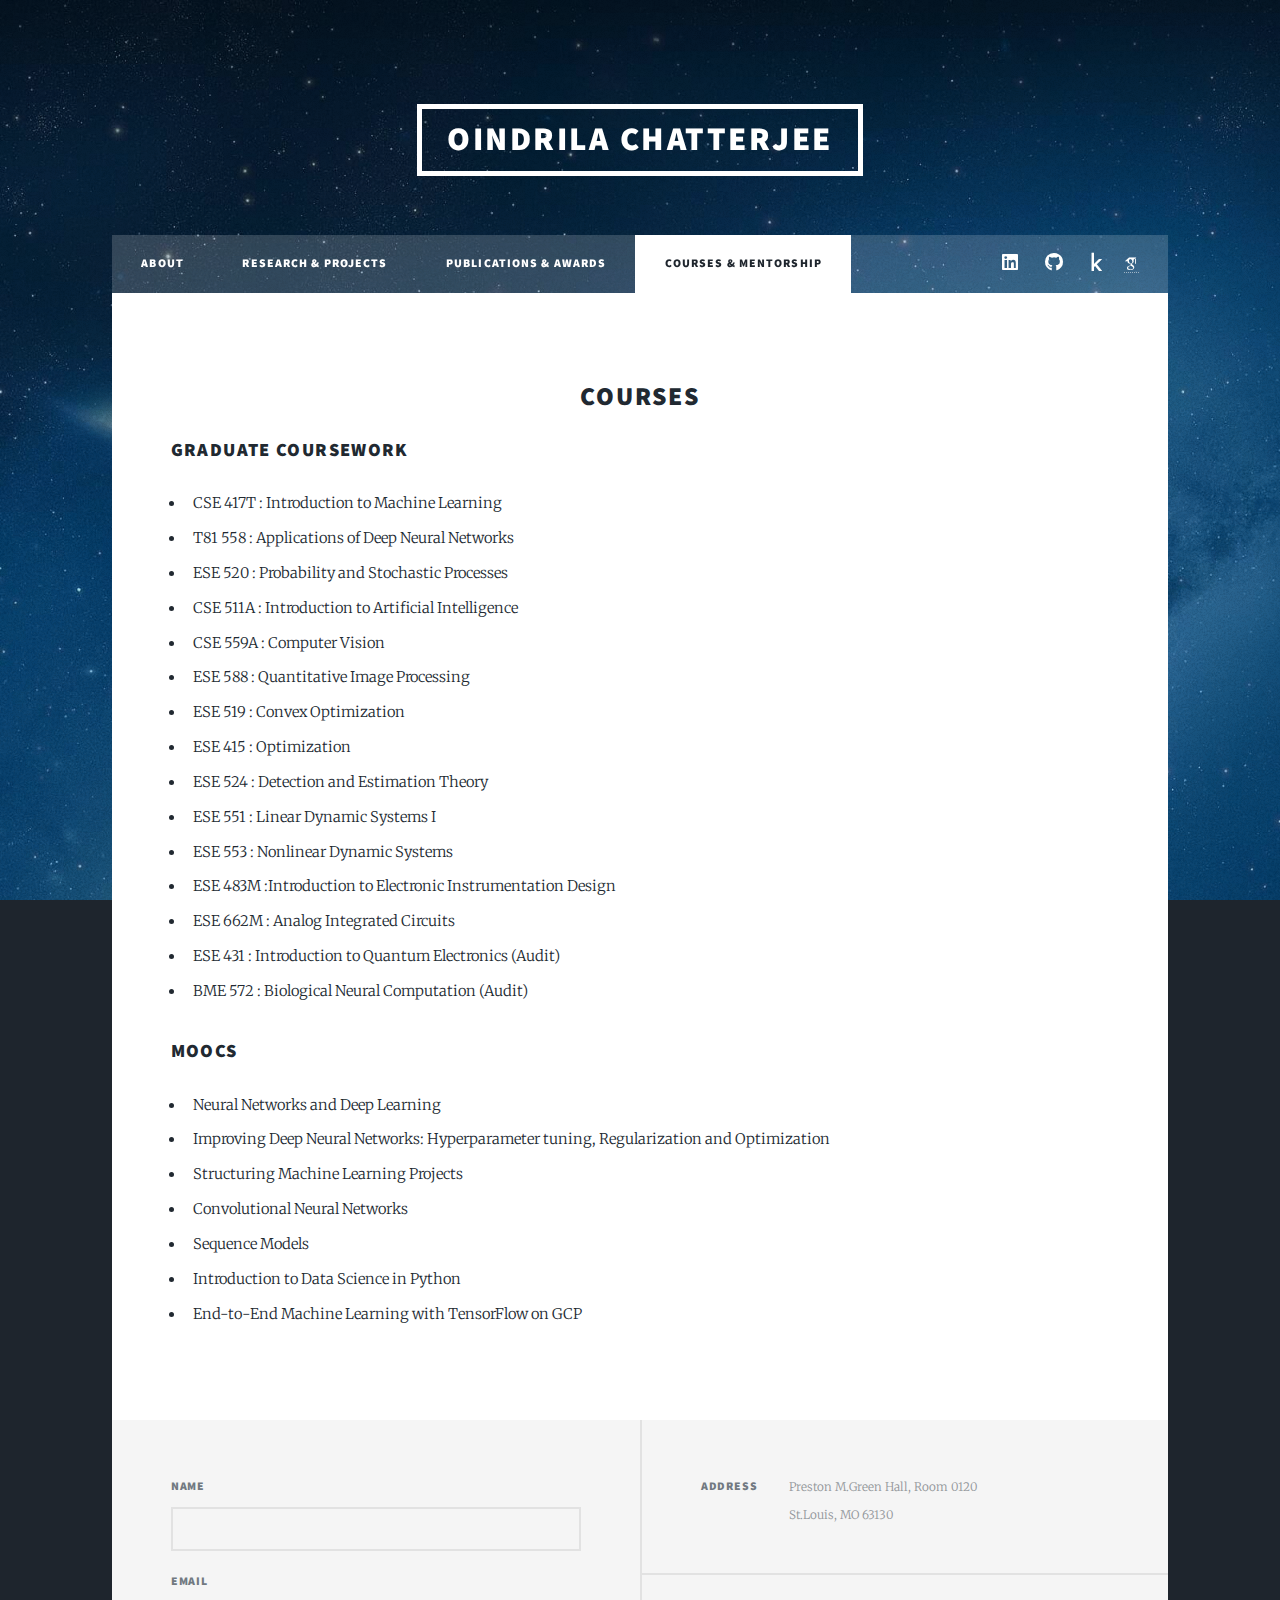
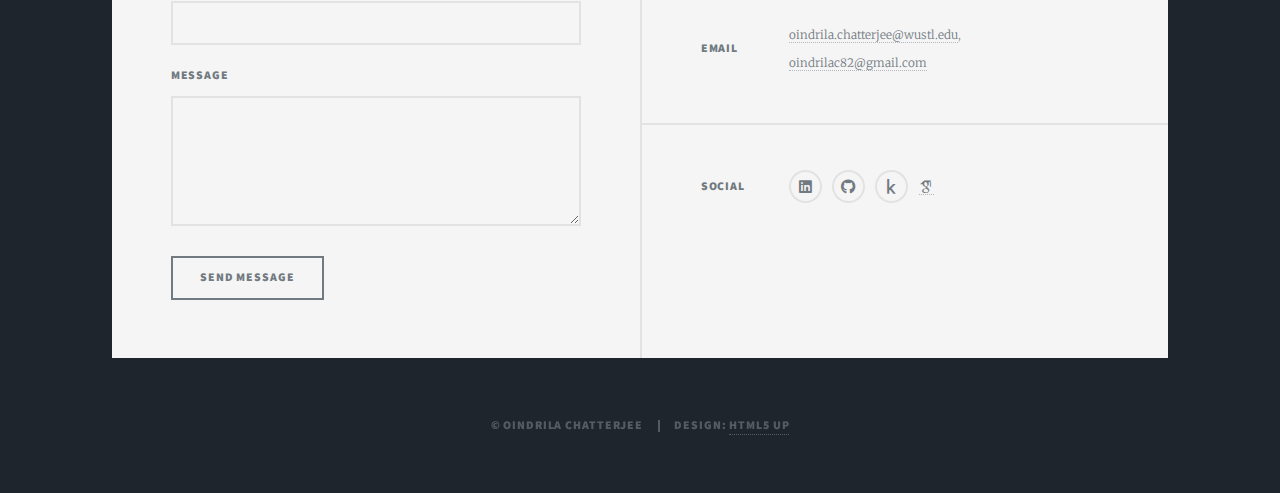
==== Courses & Mentorship.html @ 7d696add "Update Courses & Mentorship.html" ====
<!DOCTYPE HTML>
<!--
	Massively by HTML5 UP
	html5up.net | @ajlkn
	Free for personal and commercial use under the CCA 3.0 license (html5up.net/license)
-->
<html>
	<head>
		<title>Oindrila Chatterjee</title>
		<meta charset="utf-8" />
		<meta name="viewport" content="width=device-width, initial-scale=1, user-scalable=no" />
		<link rel="stylesheet" href="assets/css/main.css" />
		<link rel="stylesheet" href="assets/css/css/academicons.min.css" /> 
		<noscript><link rel="stylesheet" href="assets/css/noscript.css" /></noscript>
	</head>
	<body class="is-preload">

		<!-- Wrapper -->
			<div id="wrapper">

				<!-- Header -->
					<header id="header">
						<a href="index.html" class="logo">Oindrila Chatterjee</a>
					</header>

				<!-- Nav -->
					<nav id="nav">
						<ul class="links">
							<li><a href="index.html">About</a></li>
							<li><a href="Research & Projects.html">Research & Projects</a></li>
							<li><a href="Publications & Awards.html">Publications & Awards</a></li>
							<li class="active"><a href="Courses & Mentorship.html">Courses & Mentorship</a></li>
						</ul>
						<ul class="icons">
							<li><a href="https://www.linkedin.com/in/oindrila-chatterjee" class="icon brands fa-linkedin" target="_blank"><span class="label">LinkedIn</span></a></li>
							<li><a href="https://github.com/OindrilaChatterjee" class="icon brands fa-github" target="_blank"><span class="label">GitHub</span></a></li>
							<li><a href="https://www.kaggle.com/oindrilac82/competitions" class="icon brands fa-kaggle" target="_blank"><span class="label">Kaggle</span></a></li>
							<li><a href="https://scholar.google.com/citations?user=tNM_SLEAAAAJ&hl=en" class="ai ai-google-scholar ai-1.8x" target="_blank"><span class="label"></span></a></li>
						</ul>
					</nav>

				<!-- Main -->
					<div id="main">

						<!-- Post -->
							<section class="post">

								<!-- Text stuff -->
								<h2><center>Courses</center></h2>
										<div>
											<h3>Graduate Coursework</h3>
										
											<ul>
												<li>CSE 417T : Introduction to Machine Learning</li>
												<li>T81 558 : Applications of Deep Neural Networks</li>
												<li>ESE 520 : Probability and Stochastic Processes</li>
												<li>CSE 511A : Introduction to Artificial Intelligence</li>
												<li>CSE 559A : Computer Vision</li>
												<li>ESE 588 : Quantitative Image Processing</li>
												<li>ESE 519 : Convex Optimization</li>
												<li>ESE 415 : Optimization</li>
												<li>ESE 524 : Detection and Estimation Theory</li>
												<li>ESE 551 : Linear Dynamic Systems I</li>
												<li>ESE 553 : Nonlinear Dynamic Systems</li>
												<li>ESE 483M :Introduction to Electronic Instrumentation Design</li>
												<li>ESE 662M : Analog Integrated Circuits</li>
												<li>ESE 431 : Introduction to Quantum Electronics (Audit)</li>
												<li>BME 572 : Biological Neural Computation (Audit)</li>
												
											</ul> 

											<h3>MOOCs</h3>
										
											<ul>
												<li>Neural Networks and Deep Learning</li>
												<li>Improving Deep Neural Networks: Hyperparameter tuning, Regularization and Optimization</li>
												<li>Structuring Machine Learning Projects</li>
												<li>Convolutional Neural Networks</li>
												<li>Sequence Models</li>
												<li>Introduction to Data Science in Python</li>
												<li>End-to-End Machine Learning with TensorFlow on GCP</li>
												
											</ul> 

									 	</div>
										
								
							</section>

					</div>

				<!-- Footer -->
					<!-- Footer -->
					<footer id="footer">
						<section>
							<form method="post" action="#">
								<div class="fields">
									<div class="field">
										<label for="name">Name</label>
										<input type="text" name="name" id="name" />
									</div>
									<div class="field">
										<label for="email">Email</label>
										<input type="text" name="email" id="email" />
									</div>
									<div class="field">
										<label for="message">Message</label>
										<textarea name="message" id="message" rows="3"></textarea>
									</div>
								</div>
								<ul class="actions">
									<li><input type="submit" value="Send Message" /></li>
								</ul>
							</form>
						</section>
						<section class="split contact">
							<section class="alt">
								<h3>Address</h3>
								<p>Preston M.Green Hall, Room 0120<br />
								St.Louis, MO 63130</p>
							</section>
							<section>
								<h3>Email</h3>
								<p><a href="mailto:oindrila.chatterjee@wustl.edu">oindrila.chatterjee@wustl.edu</a>,<br />
								<a href="mailto:oindrilac82@gmail.com">oindrilac82@gmail.com</a></p>
							</section>
							<section>
								<h3>Social</h3>
								<ul class="icons alt">
									<li><a href="https://www.linkedin.com/in/oindrila-chatterjee" class="icon brands fa-linkedin" target="_blank"><span class="label">LinkedIn</span></a></li>
									<li><a href="https://github.com/OindrilaChatterjee" class="icon brands fa-github" target="_blank"><span class="label">GitHub</span></a></li>
									<li><a href="https://www.kaggle.com/oindrilac82/competitions" class="icon brands fa-kaggle" target="_blank"><span class="label">Kaggle</span></a></li>
									<li><a href="https://scholar.google.com/citations?user=tNM_SLEAAAAJ&hl=en" class="ai ai-google-scholar ai-1.8x" target="_blank"><span class="label"></span></a></li>
								</ul>
							</section>
						</section>
					</footer>
				<!-- Copyright -->
					<div id="copyright">
						<ul><li>&copy; Oindrila Chatterjee</li><li>Design: <a href="https://html5up.net">HTML5 UP</a></li></ul>
					</div>

			</div>

		<!-- Scripts -->
			<script src="assets/js/jquery.min.js"></script>
			<script src="assets/js/jquery.scrollex.min.js"></script>
			<script src="assets/js/jquery.scrolly.min.js"></script>
			<script src="assets/js/browser.min.js"></script>
			<script src="assets/js/breakpoints.min.js"></script>
			<script src="assets/js/util.js"></script>
			<script src="assets/js/main.js"></script>

	</body>
</html>
---- assets/css/main.css ----
@import url(fontawesome-all.min.css);
@import url(../css/academicons.min.css); 
@import url("https://fonts.googleapis.com/css?family=Merriweather:300,700,300italic,700italic|Source+Sans+Pro:900");

/*
	Massively by HTML5 UP
	html5up.net | @ajlkn
	Free for personal and commercial use under the CCA 3.0 license (html5up.net/license)
*/

html, body, div, span, applet, object,
iframe, h1, h2, h3, h4, h5, h6, p, blockquote,
pre, a, abbr, acronym, address, big, cite,
code, del, dfn, em, img, ins, kbd, q, s, samp,
small, strike, strong, sub, sup, tt, var, b,
u, i, center, dl, dt, dd, ol, ul, li, fieldset,
form, label, legend, table, caption, tbody,
tfoot, thead, tr, th, td, article, aside,
canvas, details, embed, figure, figcaption,
footer, header, hgroup, menu, nav, output, ruby,
section, summary, time, mark, audio, video {
	margin: 0;
	padding: 0;
	border: 0;
	font-size: 100%;
	font: inherit;
	vertical-align: baseline;}

article, aside, details, figcaption, figure,
footer, header, hgroup, menu, nav, section {
	display: block;}

body {
	line-height: 1;
}

ol, ul {
	list-style: none;
}

blockquote, q {
	quotes: none;
}

	blockquote:before, blockquote:after, q:before, q:after {
		content: '';
		content: none;
	}

table {
	border-collapse: collapse;
	border-spacing: 0;
}

body {
	-webkit-text-size-adjust: none;
}

mark {
	background-color: transparent;
	color: inherit;
}

input::-moz-focus-inner {
	border: 0;
	padding: 0;
}

input, select, textarea {
	-moz-appearance: none;
	-webkit-appearance: none;
	-ms-appearance: none;
	appearance: none;
}

/* Basic */

	@-ms-viewport {
		width: device-width;
	}

	body {
		-ms-overflow-style: scrollbar;
	}

	@media screen and (max-width: 480px) {

		html, body {
			min-width: 320px;
		}

	}

	html {
		box-sizing: border-box;
	}

	*, *:before, *:after {
		box-sizing: inherit;
	}

	body {
		background-color: #1e252d;
	}

		body.is-preload *, body.is-preload *:before, body.is-preload *:after {
			-moz-animation: none !important;
			-webkit-animation: none !important;
			-ms-animation: none !important;
			animation: none !important;
			-moz-transition: none !important;
			-webkit-transition: none !important;
			-ms-transition: none !important;
			transition: none !important;
		}

/* Type */

	html {
		font-size: 16pt;
	}

		@media screen and (max-width: 1680px) {

			html {
				font-size: 12pt;
			}

		}

		@media screen and (max-width: 1280px) {

			html {
				font-size: 11pt;
			}

		}

		@media screen and (max-width: 360px) {

			html {
				font-size: 10pt;
			}

		}

	body {
		color: #212931;
	}

	body, input, select, textarea {
		font-family: "Merriweather", Georgia, serif;
		font-weight: 300;
		font-size: 1rem;
		line-height: 2.375;
	}

	a {
		-moz-transition: color 0.2s ease-in-out, background-color 0.2s ease-in-out, border-color 0.2s ease-in-out, box-shadow 0.2s ease-in-out;
		-webkit-transition: color 0.2s ease-in-out, background-color 0.2s ease-in-out, border-color 0.2s ease-in-out, box-shadow 0.2s ease-in-out;
		-ms-transition: color 0.2s ease-in-out, background-color 0.2s ease-in-out, border-color 0.2s ease-in-out, box-shadow 0.2s ease-in-out;
		transition: color 0.2s ease-in-out, background-color 0.2s ease-in-out, border-color 0.2s ease-in-out, box-shadow 0.2s ease-in-out;
		border-bottom: dotted 1px;
		text-decoration: none;
	}

		a:hover {
			border-bottom-color: transparent;
		}

	strong, b {
		font-weight: 600;
	}

	em, i {
		font-style: italic;
	}

	p {
		text-align: justify;
		margin: 0 0 2rem 0;
	}

	h1, h2, h3, h4, h5, h6 {
		font-family: "Source Sans Pro", Helvetica, sans-serif;
		font-weight: 900;
		line-height: 1.5;
		letter-spacing: 0.075em;
		text-transform: uppercase;
		margin: 0 0 1rem 0;
	}

		h1 a, h2 a, h3 a, h4 a, h5 a, h6 a {
			border-bottom: 0;
			color: inherit;
			text-decoration: none;
		}

	h1 {
		font-size: 4rem;
		line-height: 1.1;
		margin: 0 0 2rem 0;
	}

	h2 {
		font-size: 1.75rem;
		line-height: 1.3;
		margin: 0 0 1.5rem 0;
	}

	h3 {
		font-size: 1.25rem;
		margin: 0 0 1.5rem 0;
	}

	h4 {
		font-size: 1rem;
	}

	h5 {
		font-size: 0.9rem;
	}

	h6 {
		font-size: 0.8rem;
	}

	sub {
		font-size: 0.8rem;
		position: relative;
		top: 0.5rem;
	}

	sup {
		font-size: 0.8rem;
		position: relative;
		top: -0.5rem;
	}

	blockquote {
		border-left: solid 4px;
		font-style: italic;
		margin: 0 0 2rem 0;
		padding: 0.5rem 0 0.5rem 2rem;
	}

	code {
		border: solid 2px;
		font-family: "Courier New", monospace;
		font-size: 0.9rem;
		margin: 0 0.25rem;
		padding: 0.25rem 0.65rem;
	}

	pre {
		-webkit-overflow-scrolling: touch;
		font-family: "Courier New", monospace;
		font-size: 0.9rem;
		margin: 0 0 2rem 0;
	}

		pre code {
			display: block;
			line-height: 1.75;
			padding: 1rem 1.5rem;
			overflow-x: auto;
		}

	hr {
		border: 0;
		border-bottom: solid 2px;
		margin: 3rem 0;
	}

		hr.major {
			margin: 5rem 0;
		}

	.align-left {
		text-align: left;
	}

	.align-center {
		text-align: center;
	}

	.align-right {
		text-align: right;
	}

	input, select, textarea {
		color: #212931;
	}

	a {
		color: #212931;
		border-bottom-color: rgba(33, 41, 49, 0.5);
	}

		a:hover {
			border-bottom-color: transparent;
			color: #18bfef !important;
		}

	strong, b {
		color: #212931;
	}

	h1, h2, h3, h4, h5, h6 {
		color: #212931;
	}

	blockquote {
		border-left-color: #eeeeee;
	}

	code {
		background: rgba(220, 220, 220, 0.25);
		border-color: #eeeeee;
	}

	hr {
		border-bottom-color: #eeeeee;
	}

/* Row */

	.row {
		display: flex;
		flex-wrap: wrap;
		box-sizing: border-box;
		align-items: stretch;
	}

		.row > * {
			box-sizing: border-box;
		}

		.row.gtr-uniform > * > :last-child {
			margin-bottom: 0;
		}

		.row.aln-left {
			justify-content: flex-start;
		}

		.row.aln-center {
			justify-content: center;
		}

		.row.aln-right {
			justify-content: flex-end;
		}

		.row.aln-top {
			align-items: flex-start;
		}

		.row.aln-middle {
			align-items: center;
		}

		.row.aln-bottom {
			align-items: flex-end;
		}

		.row > .imp {
			order: -1;
		}

		.row > .col-1 {
			width: 8.33333%;
		}

		.row > .off-1 {
			margin-left: 8.33333%;
		}

		.row > .col-2 {
			width: 16.66667%;
		}

		.row > .off-2 {
			margin-left: 16.66667%;
		}

		.row > .col-3 {
			width: 25%;
		}

		.row > .off-3 {
			margin-left: 25%;
		}

		.row > .col-4 {
			width: 33.33333%;
		}

		.row > .off-4 {
			margin-left: 33.33333%;
		}

		.row > .col-5 {
			width: 41.66667%;
		}

		.row > .off-5 {
			margin-left: 41.66667%;
		}

		.row > .col-6 {
			width: 50%;
		}

		.row > .off-6 {
			margin-left: 50%;
		}

		.row > .col-7 {
			width: 58.33333%;
		}

		.row > .off-7 {
			margin-left: 58.33333%;
		}

		.row > .col-8 {
			width: 66.66667%;
		}

		.row > .off-8 {
			margin-left: 66.66667%;
		}

		.row > .col-9 {
			width: 75%;
		}

		.row > .off-9 {
			margin-left: 75%;
		}

		.row > .col-10 {
			width: 83.33333%;
		}

		.row > .off-10 {
			margin-left: 83.33333%;
		}

		.row > .col-11 {
			width: 91.66667%;
		}

		.row > .off-11 {
			margin-left: 91.66667%;
		}

		.row > .col-12 {
			width: 100%;
		}

		.row > .off-12 {
			margin-left: 100%;
		}

		.row.gtr-0 {
			margin-top: 0;
			margin-left: 0rem;
		}

			.row.gtr-0 > * {
				padding: 0 0 0 0rem;
			}

			.row.gtr-0.gtr-uniform {
				margin-top: 0rem;
			}

				.row.gtr-0.gtr-uniform > * {
					padding-top: 0rem;
				}

		.row.gtr-25 {
			margin-top: 0;
			margin-left: -0.375rem;
		}

			.row.gtr-25 > * {
				padding: 0 0 0 0.375rem;
			}

			.row.gtr-25.gtr-uniform {
				margin-top: -0.375rem;
			}

				.row.gtr-25.gtr-uniform > * {
					padding-top: 0.375rem;
				}

		.row.gtr-50 {
			margin-top: 0;
			margin-left: -0.75rem;
		}

			.row.gtr-50 > * {
				padding: 0 0 0 0.75rem;
			}

			.row.gtr-50.gtr-uniform {
				margin-top: -0.75rem;
			}

				.row.gtr-50.gtr-uniform > * {
					padding-top: 0.75rem;
				}

		.row {
			margin-top: 0;
			margin-left: -1.5rem;
		}

			.row > * {
				padding: 0 0 0 1.5rem;
			}

			.row.gtr-uniform {
				margin-top: -1.5rem;
			}

				.row.gtr-uniform > * {
					padding-top: 1.5rem;
				}

		.row.gtr-150 {
			margin-top: 0;
			margin-left: -2.25rem;
		}

			.row.gtr-150 > * {
				padding: 0 0 0 2.25rem;
			}

			.row.gtr-150.gtr-uniform {
				margin-top: -2.25rem;
			}

				.row.gtr-150.gtr-uniform > * {
					padding-top: 2.25rem;
				}

		.row.gtr-200 {
			margin-top: 0;
			margin-left: -3rem;
		}

			.row.gtr-200 > * {
				padding: 0 0 0 3rem;
			}

			.row.gtr-200.gtr-uniform {
				margin-top: -3rem;
			}

				.row.gtr-200.gtr-uniform > * {
					padding-top: 3rem;
				}

		@media screen and (max-width: 1680px) {

			.row {
				display: flex;
				flex-wrap: wrap;
				box-sizing: border-box;
				align-items: stretch;
			}

				.row > * {
					box-sizing: border-box;
				}

				.row.gtr-uniform > * > :last-child {
					margin-bottom: 0;
				}

				.row.aln-left {
					justify-content: flex-start;
				}

				.row.aln-center {
					justify-content: center;
				}

				.row.aln-right {
					justify-content: flex-end;
				}

				.row.aln-top {
					align-items: flex-start;
				}

				.row.aln-middle {
					align-items: center;
				}

				.row.aln-bottom {
					align-items: flex-end;
				}

				.row > .imp-xlarge {
					order: -1;
				}

				.row > .col-1-xlarge {
					width: 8.33333%;
				}

				.row > .off-1-xlarge {
					margin-left: 8.33333%;
				}

				.row > .col-2-xlarge {
					width: 16.66667%;
				}

				.row > .off-2-xlarge {
					margin-left: 16.66667%;
				}

				.row > .col-3-xlarge {
					width: 25%;
				}

				.row > .off-3-xlarge {
					margin-left: 25%;
				}

				.row > .col-4-xlarge {
					width: 33.33333%;
				}

				.row > .off-4-xlarge {
					margin-left: 33.33333%;
				}

				.row > .col-5-xlarge {
					width: 41.66667%;
				}

				.row > .off-5-xlarge {
					margin-left: 41.66667%;
				}

				.row > .col-6-xlarge {
					width: 50%;
				}

				.row > .off-6-xlarge {
					margin-left: 50%;
				}

				.row > .col-7-xlarge {
					width: 58.33333%;
				}

				.row > .off-7-xlarge {
					margin-left: 58.33333%;
				}

				.row > .col-8-xlarge {
					width: 66.66667%;
				}

				.row > .off-8-xlarge {
					margin-left: 66.66667%;
				}

				.row > .col-9-xlarge {
					width: 75%;
				}

				.row > .off-9-xlarge {
					margin-left: 75%;
				}

				.row > .col-10-xlarge {
					width: 83.33333%;
				}

				.row > .off-10-xlarge {
					margin-left: 83.33333%;
				}

				.row > .col-11-xlarge {
					width: 91.66667%;
				}

				.row > .off-11-xlarge {
					margin-left: 91.66667%;
				}

				.row > .col-12-xlarge {
					width: 100%;
				}

				.row > .off-12-xlarge {
					margin-left: 100%;
				}

				.row.gtr-0 {
					margin-top: 0;
					margin-left: 0rem;
				}

					.row.gtr-0 > * {
						padding: 0 0 0 0rem;
					}

					.row.gtr-0.gtr-uniform {
						margin-top: 0rem;
					}

						.row.gtr-0.gtr-uniform > * {
							padding-top: 0rem;
						}

				.row.gtr-25 {
					margin-top: 0;
					margin-left: -0.375rem;
				}

					.row.gtr-25 > * {
						padding: 0 0 0 0.375rem;
					}

					.row.gtr-25.gtr-uniform {
						margin-top: -0.375rem;
					}

						.row.gtr-25.gtr-uniform > * {
							padding-top: 0.375rem;
						}

				.row.gtr-50 {
					margin-top: 0;
					margin-left: -0.75rem;
				}

					.row.gtr-50 > * {
						padding: 0 0 0 0.75rem;
					}

					.row.gtr-50.gtr-uniform {
						margin-top: -0.75rem;
					}

						.row.gtr-50.gtr-uniform > * {
							padding-top: 0.75rem;
						}

				.row {
					margin-top: 0;
					margin-left: -1.5rem;
				}

					.row > * {
						padding: 0 0 0 1.5rem;
					}

					.row.gtr-uniform {
						margin-top: -1.5rem;
					}

						.row.gtr-uniform > * {
							padding-top: 1.5rem;
						}

				.row.gtr-150 {
					margin-top: 0;
					margin-left: -2.25rem;
				}

					.row.gtr-150 > * {
						padding: 0 0 0 2.25rem;
					}

					.row.gtr-150.gtr-uniform {
						margin-top: -2.25rem;
					}

						.row.gtr-150.gtr-uniform > * {
							padding-top: 2.25rem;
						}

				.row.gtr-200 {
					margin-top: 0;
					margin-left: -3rem;
				}

					.row.gtr-200 > * {
						padding: 0 0 0 3rem;
					}

					.row.gtr-200.gtr-uniform {
						margin-top: -3rem;
					}

						.row.gtr-200.gtr-uniform > * {
							padding-top: 3rem;
						}

		}

		@media screen and (max-width: 1280px) {

			.row {
				display: flex;
				flex-wrap: wrap;
				box-sizing: border-box;
				align-items: stretch;
			}

				.row > * {
					box-sizing: border-box;
				}

				.row.gtr-uniform > * > :last-child {
					margin-bottom: 0;
				}

				.row.aln-left {
					justify-content: flex-start;
				}

				.row.aln-center {
					justify-content: center;
				}

				.row.aln-right {
					justify-content: flex-end;
				}

				.row.aln-top {
					align-items: flex-start;
				}

				.row.aln-middle {
					align-items: center;
				}

				.row.aln-bottom {
					align-items: flex-end;
				}

				.row > .imp-large {
					order: -1;
				}

				.row > .col-1-large {
					width: 8.33333%;
				}

				.row > .off-1-large {
					margin-left: 8.33333%;
				}

				.row > .col-2-large {
					width: 16.66667%;
				}

				.row > .off-2-large {
					margin-left: 16.66667%;
				}

				.row > .col-3-large {
					width: 25%;
				}

				.row > .off-3-large {
					margin-left: 25%;
				}

				.row > .col-4-large {
					width: 33.33333%;
				}

				.row > .off-4-large {
					margin-left: 33.33333%;
				}

				.row > .col-5-large {
					width: 41.66667%;
				}

				.row > .off-5-large {
					margin-left: 41.66667%;
				}

				.row > .col-6-large {
					width: 50%;
				}

				.row > .off-6-large {
					margin-left: 50%;
				}

				.row > .col-7-large {
					width: 58.33333%;
				}

				.row > .off-7-large {
					margin-left: 58.33333%;
				}

				.row > .col-8-large {
					width: 66.66667%;
				}

				.row > .off-8-large {
					margin-left: 66.66667%;
				}

				.row > .col-9-large {
					width: 75%;
				}

				.row > .off-9-large {
					margin-left: 75%;
				}

				.row > .col-10-large {
					width: 83.33333%;
				}

				.row > .off-10-large {
					margin-left: 83.33333%;
				}

				.row > .col-11-large {
					width: 91.66667%;
				}

				.row > .off-11-large {
					margin-left: 91.66667%;
				}

				.row > .col-12-large {
					width: 100%;
				}

				.row > .off-12-large {
					margin-left: 100%;
				}

				.row.gtr-0 {
					margin-top: 0;
					margin-left: 0rem;
				}

					.row.gtr-0 > * {
						padding: 0 0 0 0rem;
					}

					.row.gtr-0.gtr-uniform {
						margin-top: 0rem;
					}

						.row.gtr-0.gtr-uniform > * {
							padding-top: 0rem;
						}

				.row.gtr-25 {
					margin-top: 0;
					margin-left: -0.375rem;
				}

					.row.gtr-25 > * {
						padding: 0 0 0 0.375rem;
					}

					.row.gtr-25.gtr-uniform {
						margin-top: -0.375rem;
					}

						.row.gtr-25.gtr-uniform > * {
							padding-top: 0.375rem;
						}

				.row.gtr-50 {
					margin-top: 0;
					margin-left: -0.75rem;
				}

					.row.gtr-50 > * {
						padding: 0 0 0 0.75rem;
					}

					.row.gtr-50.gtr-uniform {
						margin-top: -0.75rem;
					}

						.row.gtr-50.gtr-uniform > * {
							padding-top: 0.75rem;
						}

				.row {
					margin-top: 0;
					margin-left: -1.5rem;
				}

					.row > * {
						padding: 0 0 0 1.5rem;
					}

					.row.gtr-uniform {
						margin-top: -1.5rem;
					}

						.row.gtr-uniform > * {
							padding-top: 1.5rem;
						}

				.row.gtr-150 {
					margin-top: 0;
					margin-left: -2.25rem;
				}

					.row.gtr-150 > * {
						padding: 0 0 0 2.25rem;
					}

					.row.gtr-150.gtr-uniform {
						margin-top: -2.25rem;
					}

						.row.gtr-150.gtr-uniform > * {
							padding-top: 2.25rem;
						}

				.row.gtr-200 {
					margin-top: 0;
					margin-left: -3rem;
				}

					.row.gtr-200 > * {
						padding: 0 0 0 3rem;
					}

					.row.gtr-200.gtr-uniform {
						margin-top: -3rem;
					}

						.row.gtr-200.gtr-uniform > * {
							padding-top: 3rem;
						}

		}

		@media screen and (max-width: 980px) {

			.row {
				display: flex;
				flex-wrap: wrap;
				box-sizing: border-box;
				align-items: stretch;
			}

				.row > * {
					box-sizing: border-box;
				}

				.row.gtr-uniform > * > :last-child {
					margin-bottom: 0;
				}

				.row.aln-left {
					justify-content: flex-start;
				}

				.row.aln-center {
					justify-content: center;
				}

				.row.aln-right {
					justify-content: flex-end;
				}

				.row.aln-top {
					align-items: flex-start;
				}

				.row.aln-middle {
					align-items: center;
				}

				.row.aln-bottom {
					align-items: flex-end;
				}

				.row > .imp-medium {
					order: -1;
				}

				.row > .col-1-medium {
					width: 8.33333%;
				}

				.row > .off-1-medium {
					margin-left: 8.33333%;
				}

				.row > .col-2-medium {
					width: 16.66667%;
				}

				.row > .off-2-medium {
					margin-left: 16.66667%;
				}

				.row > .col-3-medium {
					width: 25%;
				}

				.row > .off-3-medium {
					margin-left: 25%;
				}

				.row > .col-4-medium {
					width: 33.33333%;
				}

				.row > .off-4-medium {
					margin-left: 33.33333%;
				}

				.row > .col-5-medium {
					width: 41.66667%;
				}

				.row > .off-5-medium {
					margin-left: 41.66667%;
				}

				.row > .col-6-medium {
					width: 50%;
				}

				.row > .off-6-medium {
					margin-left: 50%;
				}

				.row > .col-7-medium {
					width: 58.33333%;
				}

				.row > .off-7-medium {
					margin-left: 58.33333%;
				}

				.row > .col-8-medium {
					width: 66.66667%;
				}

				.row > .off-8-medium {
					margin-left: 66.66667%;
				}

				.row > .col-9-medium {
					width: 75%;
				}

				.row > .off-9-medium {
					margin-left: 75%;
				}

				.row > .col-10-medium {
					width: 83.33333%;
				}

				.row > .off-10-medium {
					margin-left: 83.33333%;
				}

				.row > .col-11-medium {
					width: 91.66667%;
				}

				.row > .off-11-medium {
					margin-left: 91.66667%;
				}

				.row > .col-12-medium {
					width: 100%;
				}

				.row > .off-12-medium {
					margin-left: 100%;
				}

				.row.gtr-0 {
					margin-top: 0;
					margin-left: 0rem;
				}

					.row.gtr-0 > * {
						padding: 0 0 0 0rem;
					}

					.row.gtr-0.gtr-uniform {
						margin-top: 0rem;
					}

						.row.gtr-0.gtr-uniform > * {
							padding-top: 0rem;
						}

				.row.gtr-25 {
					margin-top: 0;
					margin-left: -0.375rem;
				}

					.row.gtr-25 > * {
						padding: 0 0 0 0.375rem;
					}

					.row.gtr-25.gtr-uniform {
						margin-top: -0.375rem;
					}

						.row.gtr-25.gtr-uniform > * {
							padding-top: 0.375rem;
						}

				.row.gtr-50 {
					margin-top: 0;
					margin-left: -0.75rem;
				}

					.row.gtr-50 > * {
						padding: 0 0 0 0.75rem;
					}

					.row.gtr-50.gtr-uniform {
						margin-top: -0.75rem;
					}

						.row.gtr-50.gtr-uniform > * {
							padding-top: 0.75rem;
						}

				.row {
					margin-top: 0;
					margin-left: -1.5rem;
				}

					.row > * {
						padding: 0 0 0 1.5rem;
					}

					.row.gtr-uniform {
						margin-top: -1.5rem;
					}

						.row.gtr-uniform > * {
							padding-top: 1.5rem;
						}

				.row.gtr-150 {
					margin-top: 0;
					margin-left: -2.25rem;
				}

					.row.gtr-150 > * {
						padding: 0 0 0 2.25rem;
					}

					.row.gtr-150.gtr-uniform {
						margin-top: -2.25rem;
					}

						.row.gtr-150.gtr-uniform > * {
							padding-top: 2.25rem;
						}

				.row.gtr-200 {
					margin-top: 0;
					margin-left: -3rem;
				}

					.row.gtr-200 > * {
						padding: 0 0 0 3rem;
					}

					.row.gtr-200.gtr-uniform {
						margin-top: -3rem;
					}

						.row.gtr-200.gtr-uniform > * {
							padding-top: 3rem;
						}

		}

		@media screen and (max-width: 736px) {

			.row {
				display: flex;
				flex-wrap: wrap;
				box-sizing: border-box;
				align-items: stretch;
			}

				.row > * {
					box-sizing: border-box;
				}

				.row.gtr-uniform > * > :last-child {
					margin-bottom: 0;
				}

				.row.aln-left {
					justify-content: flex-start;
				}

				.row.aln-center {
					justify-content: center;
				}

				.row.aln-right {
					justify-content: flex-end;
				}

				.row.aln-top {
					align-items: flex-start;
				}

				.row.aln-middle {
					align-items: center;
				}

				.row.aln-bottom {
					align-items: flex-end;
				}

				.row > .imp-small {
					order: -1;
				}

				.row > .col-1-small {
					width: 8.33333%;
				}

				.row > .off-1-small {
					margin-left: 8.33333%;
				}

				.row > .col-2-small {
					width: 16.66667%;
				}

				.row > .off-2-small {
					margin-left: 16.66667%;
				}

				.row > .col-3-small {
					width: 25%;
				}

				.row > .off-3-small {
					margin-left: 25%;
				}

				.row > .col-4-small {
					width: 33.33333%;
				}

				.row > .off-4-small {
					margin-left: 33.33333%;
				}

				.row > .col-5-small {
					width: 41.66667%;
				}

				.row > .off-5-small {
					margin-left: 41.66667%;
				}

				.row > .col-6-small {
					width: 50%;
				}

				.row > .off-6-small {
					margin-left: 50%;
				}

				.row > .col-7-small {
					width: 58.33333%;
				}

				.row > .off-7-small {
					margin-left: 58.33333%;
				}

				.row > .col-8-small {
					width: 66.66667%;
				}

				.row > .off-8-small {
					margin-left: 66.66667%;
				}

				.row > .col-9-small {
					width: 75%;
				}

				.row > .off-9-small {
					margin-left: 75%;
				}

				.row > .col-10-small {
					width: 83.33333%;
				}

				.row > .off-10-small {
					margin-left: 83.33333%;
				}

				.row > .col-11-small {
					width: 91.66667%;
				}

				.row > .off-11-small {
					margin-left: 91.66667%;
				}

				.row > .col-12-small {
					width: 100%;
				}

				.row > .off-12-small {
					margin-left: 100%;
				}

				.row.gtr-0 {
					margin-top: 0;
					margin-left: 0rem;
				}

					.row.gtr-0 > * {
						padding: 0 0 0 0rem;
					}

					.row.gtr-0.gtr-uniform {
						margin-top: 0rem;
					}

						.row.gtr-0.gtr-uniform > * {
							padding-top: 0rem;
						}

				.row.gtr-25 {
					margin-top: 0;
					margin-left: -0.375rem;
				}

					.row.gtr-25 > * {
						padding: 0 0 0 0.375rem;
					}

					.row.gtr-25.gtr-uniform {
						margin-top: -0.375rem;
					}

						.row.gtr-25.gtr-uniform > * {
							padding-top: 0.375rem;
						}

				.row.gtr-50 {
					margin-top: 0;
					margin-left: -0.75rem;
				}

					.row.gtr-50 > * {
						padding: 0 0 0 0.75rem;
					}

					.row.gtr-50.gtr-uniform {
						margin-top: -0.75rem;
					}

						.row.gtr-50.gtr-uniform > * {
							padding-top: 0.75rem;
						}

				.row {
					margin-top: 0;
					margin-left: -1.5rem;
				}

					.row > * {
						padding: 0 0 0 1.5rem;
					}

					.row.gtr-uniform {
						margin-top: -1.5rem;
					}

						.row.gtr-uniform > * {
							padding-top: 1.5rem;
						}

				.row.gtr-150 {
					margin-top: 0;
					margin-left: -2.25rem;
				}

					.row.gtr-150 > * {
						padding: 0 0 0 2.25rem;
					}

					.row.gtr-150.gtr-uniform {
						margin-top: -2.25rem;
					}

						.row.gtr-150.gtr-uniform > * {
							padding-top: 2.25rem;
						}

				.row.gtr-200 {
					margin-top: 0;
					margin-left: -3rem;
				}

					.row.gtr-200 > * {
						padding: 0 0 0 3rem;
					}

					.row.gtr-200.gtr-uniform {
						margin-top: -3rem;
					}

						.row.gtr-200.gtr-uniform > * {
							padding-top: 3rem;
						}

		}

		@media screen and (max-width: 480px) {

			.row {
				display: flex;
				flex-wrap: wrap;
				box-sizing: border-box;
				align-items: stretch;
			}

				.row > * {
					box-sizing: border-box;
				}

				.row.gtr-uniform > * > :last-child {
					margin-bottom: 0;
				}

				.row.aln-left {
					justify-content: flex-start;
				}

				.row.aln-center {
					justify-content: center;
				}

				.row.aln-right {
					justify-content: flex-end;
				}

				.row.aln-top {
					align-items: flex-start;
				}

				.row.aln-middle {
					align-items: center;
				}

				.row.aln-bottom {
					align-items: flex-end;
				}

				.row > .imp-xsmall {
					order: -1;
				}

				.row > .col-1-xsmall {
					width: 8.33333%;
				}

				.row > .off-1-xsmall {
					margin-left: 8.33333%;
				}

				.row > .col-2-xsmall {
					width: 16.66667%;
				}

				.row > .off-2-xsmall {
					margin-left: 16.66667%;
				}

				.row > .col-3-xsmall {
					width: 25%;
				}

				.row > .off-3-xsmall {
					margin-left: 25%;
				}

				.row > .col-4-xsmall {
					width: 33.33333%;
				}

				.row > .off-4-xsmall {
					margin-left: 33.33333%;
				}

				.row > .col-5-xsmall {
					width: 41.66667%;
				}

				.row > .off-5-xsmall {
					margin-left: 41.66667%;
				}

				.row > .col-6-xsmall {
					width: 50%;
				}

				.row > .off-6-xsmall {
					margin-left: 50%;
				}

				.row > .col-7-xsmall {
					width: 58.33333%;
				}

				.row > .off-7-xsmall {
					margin-left: 58.33333%;
				}

				.row > .col-8-xsmall {
					width: 66.66667%;
				}

				.row > .off-8-xsmall {
					margin-left: 66.66667%;
				}

				.row > .col-9-xsmall {
					width: 75%;
				}

				.row > .off-9-xsmall {
					margin-left: 75%;
				}

				.row > .col-10-xsmall {
					width: 83.33333%;
				}

				.row > .off-10-xsmall {
					margin-left: 83.33333%;
				}

				.row > .col-11-xsmall {
					width: 91.66667%;
				}

				.row > .off-11-xsmall {
					margin-left: 91.66667%;
				}

				.row > .col-12-xsmall {
					width: 100%;
				}

				.row > .off-12-xsmall {
					margin-left: 100%;
				}

				.row.gtr-0 {
					margin-top: 0;
					margin-left: 0rem;
				}

					.row.gtr-0 > * {
						padding: 0 0 0 0rem;
					}

					.row.gtr-0.gtr-uniform {
						margin-top: 0rem;
					}

						.row.gtr-0.gtr-uniform > * {
							padding-top: 0rem;
						}

				.row.gtr-25 {
					margin-top: 0;
					margin-left: -0.375rem;
				}

					.row.gtr-25 > * {
						padding: 0 0 0 0.375rem;
					}

					.row.gtr-25.gtr-uniform {
						margin-top: -0.375rem;
					}

						.row.gtr-25.gtr-uniform > * {
							padding-top: 0.375rem;
						}

				.row.gtr-50 {
					margin-top: 0;
					margin-left: -0.75rem;
				}

					.row.gtr-50 > * {
						padding: 0 0 0 0.75rem;
					}

					.row.gtr-50.gtr-uniform {
						margin-top: -0.75rem;
					}

						.row.gtr-50.gtr-uniform > * {
							padding-top: 0.75rem;
						}

				.row {
					margin-top: 0;
					margin-left: -1.5rem;
				}

					.row > * {
						padding: 0 0 0 1.5rem;
					}

					.row.gtr-uniform {
						margin-top: -1.5rem;
					}

						.row.gtr-uniform > * {
							padding-top: 1.5rem;
						}

				.row.gtr-150 {
					margin-top: 0;
					margin-left: -2.25rem;
				}

					.row.gtr-150 > * {
						padding: 0 0 0 2.25rem;
					}

					.row.gtr-150.gtr-uniform {
						margin-top: -2.25rem;
					}

						.row.gtr-150.gtr-uniform > * {
							padding-top: 2.25rem;
						}

				.row.gtr-200 {
					margin-top: 0;
					margin-left: -3rem;
				}

					.row.gtr-200 > * {
						padding: 0 0 0 3rem;
					}

					.row.gtr-200.gtr-uniform {
						margin-top: -3rem;
					}

						.row.gtr-200.gtr-uniform > * {
							padding-top: 3rem;
						}

		}

		@media screen and (max-width: 360px) {

			.row {
				display: flex;
				flex-wrap: wrap;
				box-sizing: border-box;
				align-items: stretch;
			}

				.row > * {
					box-sizing: border-box;
				}

				.row.gtr-uniform > * > :last-child {
					margin-bottom: 0;
				}

				.row.aln-left {
					justify-content: flex-start;
				}

				.row.aln-center {
					justify-content: center;
				}

				.row.aln-right {
					justify-content: flex-end;
				}

				.row.aln-top {
					align-items: flex-start;
				}

				.row.aln-middle {
					align-items: center;
				}

				.row.aln-bottom {
					align-items: flex-end;
				}

				.row > .imp-xxsmall {
					order: -1;
				}

				.row > .col-1-xxsmall {
					width: 8.33333%;
				}

				.row > .off-1-xxsmall {
					margin-left: 8.33333%;
				}

				.row > .col-2-xxsmall {
					width: 16.66667%;
				}

				.row > .off-2-xxsmall {
					margin-left: 16.66667%;
				}

				.row > .col-3-xxsmall {
					width: 25%;
				}

				.row > .off-3-xxsmall {
					margin-left: 25%;
				}

				.row > .col-4-xxsmall {
					width: 33.33333%;
				}

				.row > .off-4-xxsmall {
					margin-left: 33.33333%;
				}

				.row > .col-5-xxsmall {
					width: 41.66667%;
				}

				.row > .off-5-xxsmall {
					margin-left: 41.66667%;
				}

				.row > .col-6-xxsmall {
					width: 50%;
				}

				.row > .off-6-xxsmall {
					margin-left: 50%;
				}

				.row > .col-7-xxsmall {
					width: 58.33333%;
				}

				.row > .off-7-xxsmall {
					margin-left: 58.33333%;
				}

				.row > .col-8-xxsmall {
					width: 66.66667%;
				}

				.row > .off-8-xxsmall {
					margin-left: 66.66667%;
				}

				.row > .col-9-xxsmall {
					width: 75%;
				}

				.row > .off-9-xxsmall {
					margin-left: 75%;
				}

				.row > .col-10-xxsmall {
					width: 83.33333%;
				}

				.row > .off-10-xxsmall {
					margin-left: 83.33333%;
				}

				.row > .col-11-xxsmall {
					width: 91.66667%;
				}

				.row > .off-11-xxsmall {
					margin-left: 91.66667%;
				}

				.row > .col-12-xxsmall {
					width: 100%;
				}

				.row > .off-12-xxsmall {
					margin-left: 100%;
				}

				.row.gtr-0 {
					margin-top: 0;
					margin-left: 0rem;
				}

					.row.gtr-0 > * {
						padding: 0 0 0 0rem;
					}

					.row.gtr-0.gtr-uniform {
						margin-top: 0rem;
					}

						.row.gtr-0.gtr-uniform > * {
							padding-top: 0rem;
						}

				.row.gtr-25 {
					margin-top: 0;
					margin-left: -0.375rem;
				}

					.row.gtr-25 > * {
						padding: 0 0 0 0.375rem;
					}

					.row.gtr-25.gtr-uniform {
						margin-top: -0.375rem;
					}

						.row.gtr-25.gtr-uniform > * {
							padding-top: 0.375rem;
						}

				.row.gtr-50 {
					margin-top: 0;
					margin-left: -0.75rem;
				}

					.row.gtr-50 > * {
						padding: 0 0 0 0.75rem;
					}

					.row.gtr-50.gtr-uniform {
						margin-top: -0.75rem;
					}

						.row.gtr-50.gtr-uniform > * {
							padding-top: 0.75rem;
						}

				.row {
					margin-top: 0;
					margin-left: -1.5rem;
				}

					.row > * {
						padding: 0 0 0 1.5rem;
					}

					.row.gtr-uniform {
						margin-top: -1.5rem;
					}

						.row.gtr-uniform > * {
							padding-top: 1.5rem;
						}

				.row.gtr-150 {
					margin-top: 0;
					margin-left: -2.25rem;
				}

					.row.gtr-150 > * {
						padding: 0 0 0 2.25rem;
					}

					.row.gtr-150.gtr-uniform {
						margin-top: -2.25rem;
					}

						.row.gtr-150.gtr-uniform > * {
							padding-top: 2.25rem;
						}

				.row.gtr-200 {
					margin-top: 0;
					margin-left: -3rem;
				}

					.row.gtr-200 > * {
						padding: 0 0 0 3rem;
					}

					.row.gtr-200.gtr-uniform {
						margin-top: -3rem;
					}

						.row.gtr-200.gtr-uniform > * {
							padding-top: 3rem;
						}

		}

/* Box */

	.box {
		border: solid 2px;
		margin-bottom: 2rem;
		padding: 1.5rem;
	}

		.box > :last-child,
		.box > :last-child > :last-child,
		.box > :last-child > :last-child > :last-child {
			margin-bottom: 0;
		}

		.box.alt {
			border: 0;
			border-radius: 0;
			padding: 0;
		}

	.box {
		border-color: #eeeeee;
	}

/* Button */

	input[type="submit"],
	input[type="reset"],
	input[type="button"],
	button,
	.button {
		-moz-appearance: none;
		-webkit-appearance: none;
		-ms-appearance: none;
		appearance: none;
		-moz-transition: background-color 0.2s ease-in-out, box-shadow 0.2s ease-in-out, color 0.2s ease-in-out;
		-webkit-transition: background-color 0.2s ease-in-out, box-shadow 0.2s ease-in-out, color 0.2s ease-in-out;
		-ms-transition: background-color 0.2s ease-in-out, box-shadow 0.2s ease-in-out, color 0.2s ease-in-out;
		transition: background-color 0.2s ease-in-out, box-shadow 0.2s ease-in-out, color 0.2s ease-in-out;
		border: 0;
		border-radius: 0;
		cursor: pointer;
		display: inline-block;
		font-family: "Source Sans Pro", Helvetica, sans-serif;
		font-size: 0.8rem;
		font-weight: 900;
		letter-spacing: 0.075em;
		height: 3rem;
		line-height: 3rem;
		padding: 0 2rem;
		text-align: center;
		text-decoration: none;
		text-transform: uppercase;
		white-space: nowrap;
	}

		input[type="submit"].icon:before,
		input[type="reset"].icon:before,
		input[type="button"].icon:before,
		button.icon:before,
		.button.icon:before {
			margin-right: 0.5rem;
		}

		input[type="submit"].icon.solo,
		input[type="reset"].icon.solo,
		input[type="button"].icon.solo,
		button.icon.solo,
		.button.icon.solo {
			position: relative;
			width: 4rem;
			height: 4rem;
			line-height: 4rem;
			border-radius: 4rem;
			text-indent: 4rem;
			overflow: hidden;
			padding: 0;
			white-space: nowrap;
		}

			input[type="submit"].icon.solo:before,
			input[type="reset"].icon.solo:before,
			input[type="button"].icon.solo:before,
			button.icon.solo:before,
			.button.icon.solo:before {
				position: absolute;
				display: block;
				top: 0;
				left: 0;
				width: inherit;
				height: inherit;
				line-height: inherit;
				font-size: 1.25rem;
				margin-right: 0;
				text-align: center;
				text-indent: 0;
			}

		input[type="submit"].fit,
		input[type="reset"].fit,
		input[type="button"].fit,
		button.fit,
		.button.fit {
			width: 100%;
		}

		input[type="submit"].small,
		input[type="reset"].small,
		input[type="button"].small,
		button.small,
		.button.small {
			font-size: 0.7rem;
			height: 2.5rem;
			line-height: 2.5rem;
			padding: 0 1.5rem;
		}

		input[type="submit"].large,
		input[type="reset"].large,
		input[type="button"].large,
		button.large,
		.button.large {
			font-size: 0.9rem;
			height: 3.5rem;
			line-height: 3.5rem;
			padding: 0 2.75rem;
		}

		@media screen and (max-width: 980px) {

			input[type="submit"],
			input[type="reset"],
			input[type="button"],
			button,
			.button {
				font-size: 0.9rem;
				height: 3.25rem;
				line-height: 3.25rem;
			}

				input[type="submit"].large,
				input[type="reset"].large,
				input[type="button"].large,
				button.large,
				.button.large {
					font-size: 1rem;
					height: 3.75rem;
					line-height: 3.75rem;
				}

		}

		input[type="submit"].disabled, input[type="submit"]:disabled,
		input[type="reset"].disabled,
		input[type="reset"]:disabled,
		input[type="button"].disabled,
		input[type="button"]:disabled,
		button.disabled,
		button:disabled,
		.button.disabled,
		.button:disabled {
			pointer-events: none;
			opacity: 0.25;
		}

	input[type="submit"],
	input[type="reset"],
	input[type="button"],
	button,
	.button {
		background-color: transparent;
		box-shadow: inset 0 0 0 2px #212931;
		color: #212931 !important;
	}

		input[type="submit"]:hover,
		input[type="reset"]:hover,
		input[type="button"]:hover,
		button:hover,
		.button:hover {
			box-shadow: inset 0 0 0 2px #18bfef;
			color: #18bfef !important;
		}

		input[type="submit"].primary,
		input[type="reset"].primary,
		input[type="button"].primary,
		button.primary,
		.button.primary {
			background-color: #212931;
			box-shadow: none;
			color: #ffffff !important;
		}

			input[type="submit"].primary:hover,
			input[type="reset"].primary:hover,
			input[type="button"].primary:hover,
			button.primary:hover,
			.button.primary:hover {
				background-color: #18bfef;
			}

/* Form */

	form {
		margin: 0 0 2rem 0;
	}

		form > :last-child {
			margin-bottom: 0;
		}

		form > .fields {
			display: -moz-flex;
			display: -webkit-flex;
			display: -ms-flex;
			display: flex;
			-moz-flex-wrap: wrap;
			-webkit-flex-wrap: wrap;
			-ms-flex-wrap: wrap;
			flex-wrap: wrap;
			width: calc(100% + 3rem);
			margin: -1.5rem 0 2rem -1.5rem;
		}

			form > .fields > .field {
				-moz-flex-grow: 0;
				-webkit-flex-grow: 0;
				-ms-flex-grow: 0;
				flex-grow: 0;
				-moz-flex-shrink: 0;
				-webkit-flex-shrink: 0;
				-ms-flex-shrink: 0;
				flex-shrink: 0;
				padding: 1.5rem 0 0 1.5rem;
				width: calc(100% - 1.5rem);
			}

				form > .fields > .field.half {
					width: calc(50% - 0.75rem);
				}

				form > .fields > .field.third {
					width: calc(100%/3 - 0.5rem);
				}

				form > .fields > .field.quarter {
					width: calc(25% - 0.375rem);
				}

		@media screen and (max-width: 480px) {

			form > .fields {
				width: calc(100% + 3rem);
				margin: -1.5rem 0 2rem -1.5rem;
			}

				form > .fields > .field {
					padding: 1.5rem 0 0 1.5rem;
					width: calc(100% - 1.5rem);
				}

					form > .fields > .field.half {
						width: calc(100% - 1.5rem);
					}

					form > .fields > .field.third {
						width: calc(100% - 1.5rem);
					}

					form > .fields > .field.quarter {
						width: calc(100% - 1.5rem);
					}

		}

	label {
		display: block;
		font-family: "Source Sans Pro", Helvetica, sans-serif;
		font-weight: 900;
		line-height: 1.5;
		letter-spacing: 0.075em;
		font-size: 0.8rem;
		text-transform: uppercase;
		margin: 0 0 0.75rem 0;
	}

		@media screen and (max-width: 980px) {

			label {
				font-size: 0.9rem;
			}

		}

	input[type="text"],
	input[type="password"],
	input[type="email"],
	select,
	textarea {
		-moz-appearance: none;
		-webkit-appearance: none;
		-ms-appearance: none;
		appearance: none;
		background: transparent;
		border-radius: 0;
		border: solid 2px;
		color: inherit;
		display: block;
		outline: 0;
		padding: 0 1rem;
		text-decoration: none;
		width: 100%;
	}

		input[type="text"]:invalid,
		input[type="password"]:invalid,
		input[type="email"]:invalid,
		select:invalid,
		textarea:invalid {
			box-shadow: none;
		}

	select {
		background-size: 1.25rem;
		background-repeat: no-repeat;
		background-position: calc(100% - 1rem) center;
		height: 3rem;
		padding-right: 3rem;
		text-overflow: ellipsis;
	}

		select:focus::-ms-value {
			background-color: transparent;
		}

		select::-ms-expand {
			display: none;
		}

	input[type="text"],
	input[type="password"],
	input[type="email"],
	select {
		height: 3rem;
	}

	textarea {
		padding: 0.75rem 1rem;
	}

	input[type="checkbox"],
	input[type="radio"] {
		-moz-appearance: none;
		-webkit-appearance: none;
		-ms-appearance: none;
		appearance: none;
		display: block;
		float: left;
		margin-right: -2rem;
		opacity: 0;
		width: 1rem;
		z-index: -1;
	}

		input[type="checkbox"] + label,
		input[type="radio"] + label {
			text-decoration: none;
			cursor: pointer;
			display: inline-block;
			font-size: 1rem;
			letter-spacing: 0;
			font-family: "Merriweather", Georgia, serif;
			text-transform: none;
			font-weight: 300;
			padding-left: 2.8rem;
			padding-right: 1rem;
			position: relative;
		}

			input[type="checkbox"] + label:before,
			input[type="radio"] + label:before {
				-moz-osx-font-smoothing: grayscale;
				-webkit-font-smoothing: antialiased;
				display: inline-block;
				font-style: normal;
				font-variant: normal;
				text-rendering: auto;
				line-height: 1;
				text-transform: none !important;
				font-family: 'Font Awesome 5 Free';
				font-weight: 900;
			}

			input[type="checkbox"] + label:before,
			input[type="radio"] + label:before {
				border-radius: 0;
				border: solid 2px;
				content: '';
				display: inline-block;
				font-size: 0.8rem;
				height: 1.8rem;
				left: 0;
				line-height: 1.65rem;
				position: absolute;
				text-align: center;
				top: -0.125rem;
				width: 1.8rem;
			}

		input[type="checkbox"]:checked + label:before,
		input[type="radio"]:checked + label:before {
			content: '\f00c';
		}

	input[type="checkbox"] + label:before {
		border-radius: 0;
	}

	input[type="radio"] + label:before {
		border-radius: 100%;
	}

	::-webkit-input-placeholder {
		opacity: 1.0;
	}

	:-moz-placeholder {
		opacity: 1.0;
	}

	::-moz-placeholder {
		opacity: 1.0;
	}

	:-ms-input-placeholder {
		opacity: 1.0;
	}

	label {
		color: #212931;
	}

	input[type="text"],
	input[type="password"],
	input[type="email"],
	select,
	textarea {
		border-color: #eeeeee;
	}

		input[type="text"]:focus,
		input[type="password"]:focus,
		input[type="email"]:focus,
		select:focus,
		textarea:focus {
			border-color: #18bfef;
		}

	select {
		background-image: url("data:image/svg+xml;charset=utf8,%3Csvg xmlns='http://www.w3.org/2000/svg' width='40' height='40' preserveAspectRatio='none' viewBox='0 0 40 40'%3E%3Cpath d='M9.4,12.3l10.4,10.4l10.4-10.4c0.2-0.2,0.5-0.4,0.9-0.4c0.3,0,0.6,0.1,0.9,0.4l3.3,3.3c0.2,0.2,0.4,0.5,0.4,0.9 c0,0.4-0.1,0.6-0.4,0.9L20.7,31.9c-0.2,0.2-0.5,0.4-0.9,0.4c-0.3,0-0.6-0.1-0.9-0.4L4.3,17.3c-0.2-0.2-0.4-0.5-0.4-0.9 c0-0.4,0.1-0.6,0.4-0.9l3.3-3.3c0.2-0.2,0.5-0.4,0.9-0.4S9.1,12.1,9.4,12.3z' fill='%23eeeeee' /%3E%3C/svg%3E");
	}

		select option {
			background-color: #ffffff;
			color: #212931;
		}

	.select-wrapper:before {
		color: #eeeeee;
	}

	input[type="checkbox"] + label,
	input[type="radio"] + label {
		color: #212931;
	}

		input[type="checkbox"] + label:before,
		input[type="radio"] + label:before {
			border-color: #eeeeee;
		}

	input[type="checkbox"]:checked + label:before,
	input[type="radio"]:checked + label:before {
		background-color: #212931;
		border-color: #212931;
		color: #ffffff;
	}

	input[type="checkbox"]:focus + label:before,
	input[type="radio"]:focus + label:before {
		border-color: #18bfef;
	}

	::-webkit-input-placeholder {
		color: #909498 !important;
	}

	:-moz-placeholder {
		color: #909498 !important;
	}

	::-moz-placeholder {
		color: #909498 !important;
	}

	:-ms-input-placeholder {
		color: #909498 !important;
	}

	.formerize-placeholder {
		color: #909498 !important;
	}

/* Icon */

	.icon {
		text-decoration: none;
		border-bottom: none;
		position: relative;
	}

		.icon:before {
			-moz-osx-font-smoothing: grayscale;
			-webkit-font-smoothing: antialiased;
			display: inline-block;
			font-style: normal;
			font-variant: normal;
			text-rendering: auto;
			line-height: 1;
			text-transform: none !important;
			font-family: 'Font Awesome 5 Free';
			font-weight: 400;
		}

		.icon > .label {
			display: none;
		}

		.icon:before {
			line-height: inherit;
		}

		.icon.solid:before {
			font-weight: 900;
		}

		.icon.brands:before {
			font-family: 'Font Awesome 5 Brands';
		}

/* Image */

	.image {
		border: 0;
		display: inline-block;
		position: relative;
	}

		.image img {
			display: block;
		}

		.image.left, .image.right {
			max-width: 40%;
		}

			.image.left img, .image.right img {
				width: 100%;
			}

		.image.left {
			float: left;
			margin: 0 2rem 2rem 0;
			top: 0.75rem;
		}

		.image.right {
			float: right;
			margin: 0 0 2rem 2rem;
			top: 0.75rem;
		}

		.image.fit {
			display: block;
			margin: 2.5rem 0;
			width: 100%;
		}

			.image.fit:first-child {
				margin-top: 0;
			}

			.image.fit img {
				width: 100%;
			}

		.image.main {
			display: block;
			margin: 4rem 0;
			width: 100%;
		}

			.image.main:first-child {
				margin-top: 0;
			}

			.image.main img {
				width: 100%;
			}

		@media screen and (max-width: 736px) {

			.image.fit {
				margin: 2rem 0;
			}

			.image.main {
				margin: 2rem 0;
			}

		}

	a.image {
		overflow: hidden;
	}

		a.image img {
			-moz-transition: -moz-transform 0.2s ease-out;
			-webkit-transition: -webkit-transform 0.2s ease-out;
			-ms-transition: -ms-transform 0.2s ease-out;
			transition: transform 0.2s ease-out;
		}

		a.image:hover img {
			-moz-transform: scale(1.05);
			-webkit-transform: scale(1.05);
			-ms-transform: scale(1.05);
			transform: scale(1.05);
		}

/* Actions */

	ul.actions {
		display: -moz-flex;
		display: -webkit-flex;
		display: -ms-flex;
		display: flex;
		cursor: default;
		list-style: none;
		margin-left: -1rem;
		padding-left: 0;
	}

		ul.actions li {
			padding: 0 0 0 1rem;
			vertical-align: middle;
		}

		ul.actions.special {
			-moz-justify-content: center;
			-webkit-justify-content: center;
			-ms-justify-content: center;
			justify-content: center;
			width: 100%;
			margin-left: 0;
		}

			ul.actions.special li:first-child {
				padding-left: 0;
			}

		ul.actions.stacked {
			-moz-flex-direction: column;
			-webkit-flex-direction: column;
			-ms-flex-direction: column;
			flex-direction: column;
			margin-left: 0;
		}

			ul.actions.stacked li {
				padding: 1.3rem 0 0 0;
			}

				ul.actions.stacked li:first-child {
					padding-top: 0;
				}

		ul.actions.fit {
			width: calc(100% + 1rem);
		}

			ul.actions.fit li {
				-moz-flex-grow: 1;
				-webkit-flex-grow: 1;
				-ms-flex-grow: 1;
				flex-grow: 1;
				-moz-flex-shrink: 1;
				-webkit-flex-shrink: 1;
				-ms-flex-shrink: 1;
				flex-shrink: 1;
				width: 100%;
			}

				ul.actions.fit li > * {
					width: 100%;
				}

			ul.actions.fit.stacked {
				width: 100%;
			}

		@media screen and (max-width: 480px) {

			ul.actions:not(.fixed) {
				-moz-flex-direction: column;
				-webkit-flex-direction: column;
				-ms-flex-direction: column;
				flex-direction: column;
				margin-left: 0;
				width: 100% !important;
			}

				ul.actions:not(.fixed) li {
					-moz-flex-grow: 1;
					-webkit-flex-grow: 1;
					-ms-flex-grow: 1;
					flex-grow: 1;
					-moz-flex-shrink: 1;
					-webkit-flex-shrink: 1;
					-ms-flex-shrink: 1;
					flex-shrink: 1;
					padding: 1rem 0 0 0;
					text-align: center;
					width: 100%;
				}

					ul.actions:not(.fixed) li > * {
						width: 100%;
					}

					ul.actions:not(.fixed) li:first-child {
						padding-top: 0;
					}

					ul.actions:not(.fixed) li input[type="submit"],
					ul.actions:not(.fixed) li input[type="reset"],
					ul.actions:not(.fixed) li input[type="button"],
					ul.actions:not(.fixed) li button,
					ul.actions:not(.fixed) li .button {
						width: 100%;
					}

						ul.actions:not(.fixed) li input[type="submit"].icon:before,
						ul.actions:not(.fixed) li input[type="reset"].icon:before,
						ul.actions:not(.fixed) li input[type="button"].icon:before,
						ul.actions:not(.fixed) li button.icon:before,
						ul.actions:not(.fixed) li .button.icon:before {
							margin-left: -0.5rem;
						}

		}

/* Icons */

	ul.icons {
		cursor: default;
		list-style: none;
		padding-left: 0;
	}

		ul.icons li {
			display: inline-block;
			padding: 0 0.5rem 0 0;
			vertical-align: middle;
		}

			ul.icons li:last-child {
				padding-right: 0;
			}

			ul.icons li .icon:before {
				width: 2.25rem;
				height: 2.25rem;
				line-height: 2.25rem;
				display: inline-block;
				text-align: center;
				border-radius: 100%;
				font-size: 1.25rem;
			}

		ul.icons.alt li .icon:before {
			-moz-transition: color 0.2s ease-in-out, background-color 0.2s ease-in-out, border-color 0.2s ease-in-out, box-shadow 0.2s ease-in-out;
			-webkit-transition: color 0.2s ease-in-out, background-color 0.2s ease-in-out, border-color 0.2s ease-in-out, box-shadow 0.2s ease-in-out;
			-ms-transition: color 0.2s ease-in-out, background-color 0.2s ease-in-out, border-color 0.2s ease-in-out, box-shadow 0.2s ease-in-out;
			transition: color 0.2s ease-in-out, background-color 0.2s ease-in-out, border-color 0.2s ease-in-out, box-shadow 0.2s ease-in-out;
			font-size: 1rem;
		}

/* List */

	ol {
		list-style: decimal;
		margin: 0 0 2rem 0;
		padding-left: 1.25rem;
	}

		ol li {
			padding-left: 0.25rem;
		}

	ul {
		list-style: disc;
		margin: 0 0 2rem 0;
		padding-left: 1rem;
	}

		ul li {
			padding-left: 0.5rem;
		}

		ul.divided {
			list-style: none;
			padding-left: 0;
		}

			ul.divided li {
				border-top: solid 1px;
				padding: 0.5rem 0;
			}

				ul.divided li:first-child {
					border-top: 0;
					padding-top: 0;
				}

	dl {
		margin: 0 0 2rem 0;
	}

		dl dt {
			display: block;
			font-weight: 600;
			margin: 0 0 1rem 0;
		}

		dl dd {
			margin-left: 2rem;
		}

	ul.divided li {
		border-top-color: #eeeeee;
	}

	ul.icons li a.icon:hover:before {
		color: #18bfef;
	}

	ul.icons.alt li .icon:before {
		box-shadow: inset 0 0 0 2px #eeeeee;
	}

	ul.icons.alt li a.icon:hover:before {
		box-shadow: inset 0 0 0 2px #18bfef;
	}

/* Section/Article */

	section.special, article.special {
		text-align: center;
	}

	header {
		cursor: default;
	}

		header > .date {
			display: block;
			font-size: 0.8rem;
			height: 1;
			margin: 0 0 1rem 0;
			position: relative;
		}

		header > p {
			font-style: italic;
		}

		header > h1 + p {
			font-size: 1.1rem;
			margin-top: -0.5rem;
			line-height: 2;
		}

		header > h2 + p {
			font-size: 1rem;
			margin-top: -0.75rem;
		}

		header > h3 + p {
			font-size: 0.9rem;
			margin-top: -0.75rem;
		}

		header > h4 + p {
			font-size: 0.8rem;
			margin-top: -0.75rem;
		}

		header.major {
			margin: 0 0 4rem 0;
			text-align: center;
		}

			header.major > :last-child {
				margin-bottom: 0;
			}

			header.major > p {
				margin-top: 0;
				text-align: center;
			}

			header.major > .date {
				font-size: 1rem;
				margin: 0 0 4rem 0;
			}

				header.major > .date:before, header.major > .date:after {
					content: '';
					display: block;
					position: absolute;
					top: 50%;
					width: calc(50% - 6rem);
					border-top: solid 2px;
				}

				header.major > .date:before {
					left: 0;
				}

				header.major > .date:after {
					right: 0;
				}

		@media screen and (max-width: 980px) {

			header br {
				display: none;
			}

		}

		@media screen and (max-width: 736px) {

			header.major {
				margin: 0 0 2rem 0;
			}

		}

	header.major .date:before, header.major .date:after {
		border-top-color: #eeeeee;
	}

/* Table */

	.table-wrapper {
		-webkit-overflow-scrolling: touch;
		overflow-x: auto;
	}

	table {
		margin: 0 0 2rem 0;
		width: 100%;
	}

		table tbody tr {
			border: solid 1px;
			border-left: 0;
			border-right: 0;
		}

		table td {
			padding: 0.75rem 0.75rem;
		}

		table th {
			font-family: "Source Sans Pro", Helvetica, sans-serif;
			font-size: 0.8rem;
			font-weight: 900;
			letter-spacing: 0.075em;
			line-height: 1.5;
			padding: 0 0.75rem 0.75rem 0.75rem;
			text-align: left;
			text-transform: uppercase;
		}

			@media screen and (max-width: 980px) {

				table th {
					font-size: 0.9rem;
				}

			}

		table thead {
			border-bottom: solid 2px;
		}

		table tfoot {
			border-top: solid 2px;
		}

		table.alt {
			border-collapse: separate;
		}

			table.alt tbody tr td {
				border: solid 1px;
				border-left-width: 0;
				border-top-width: 0;
			}

				table.alt tbody tr td:first-child {
					border-left-width: 1px;
				}

			table.alt tbody tr:first-child td {
				border-top-width: 1px;
			}

			table.alt thead {
				border-bottom: 0;
			}

			table.alt tfoot {
				border-top: 0;
			}

	table tbody tr {
		border-color: #eeeeee;
	}

		table tbody tr:nth-child(2n + 1) {
			background-color: rgba(220, 220, 220, 0.25);
		}

	table th {
		color: #212931;
	}

	table thead {
		border-bottom-color: #eeeeee;
	}

	table tfoot {
		border-top-color: #eeeeee;
	}

	table.alt tbody tr td {
		border-color: #eeeeee;
	}

/* Pagination */

	.pagination {
		display: -moz-inline-flex;
		display: -webkit-inline-flex;
		display: -ms-inline-flex;
		display: inline-flex;
		-moz-user-select: none;
		-webkit-user-select: none;
		-ms-user-select: none;
		user-select: none;
		cursor: default;
		list-style: none;
		margin: 0 0 2rem 2px;
		padding: 0;
	}

		.pagination a, .pagination span {
			-moz-transition: background-color 0.2s ease-in-out, border-color 0.2s ease-in-out, box-shadow 0.2s ease-in-out, color 0.2s ease-in-out;
			-webkit-transition: background-color 0.2s ease-in-out, border-color 0.2s ease-in-out, box-shadow 0.2s ease-in-out, color 0.2s ease-in-out;
			-ms-transition: background-color 0.2s ease-in-out, border-color 0.2s ease-in-out, box-shadow 0.2s ease-in-out, color 0.2s ease-in-out;
			transition: background-color 0.2s ease-in-out, border-color 0.2s ease-in-out, box-shadow 0.2s ease-in-out, color 0.2s ease-in-out;
			border: solid 2px;
			display: inline-block;
			font-family: "Source Sans Pro", Helvetica, sans-serif;
			font-size: 0.8rem;
			font-weight: 900;
			height: 3rem;
			letter-spacing: 0.075em;
			line-height: calc(3rem - 4px);
			margin-left: -2px;
			min-width: 3rem;
			position: relative;
			text-align: center;
			text-decoration: none;
			text-transform: uppercase;
		}

		.pagination .next, .pagination .previous {
			text-decoration: none;
			padding: 0 1.75rem;
		}

			.pagination .next:before, .pagination .previous:before {
				-moz-osx-font-smoothing: grayscale;
				-webkit-font-smoothing: antialiased;
				display: inline-block;
				font-style: normal;
				font-variant: normal;
				text-rendering: auto;
				line-height: 1;
				text-transform: none !important;
				font-family: 'Font Awesome 5 Free';
				font-weight: 900;
			}

			.pagination .next:before, .pagination .previous:before {
				display: inline-block;
				color: inherit !important;
				line-height: inherit;
			}

		.pagination .previous:before {
			content: '\f104';
			margin-right: 0.9375em;
		}

		.pagination .next:before {
			content: '\f105';
			float: right;
			margin-left: 0.9375em;
		}

		@media screen and (max-width: 980px) {

			.pagination a, .pagination span {
				font-size: 0.9rem;
			}

		}

		@media screen and (max-width: 480px) {

			.pagination .page, .pagination .extra {
				display: none;
			}

		}

	.pagination a, .pagination span {
		border-color: #eeeeee;
	}

	.pagination a {
		color: #212931 !important;
	}

		.pagination a:hover {
			color: #18bfef !important;
			border-color: #18bfef;
			z-index: 1;
		}

			.pagination a:hover + a,
			.pagination a:hover + span {
				border-left-color: #18bfef;
			}

		.pagination a.active {
			background-color: #eeeeee;
		}

	.pagination span {
		color: #eeeeee;
	}

/* Wrapper */

	#wrapper {
		-moz-transition: opacity 0.5s ease;
		-webkit-transition: opacity 0.5s ease;
		-ms-transition: opacity 0.5s ease;
		transition: opacity 0.5s ease;
		position: relative;
		z-index: 1;
		overflow: hidden;
	}

		#wrapper > .bg {
			position: absolute;
			top: 0;
			left: 0;
			width: 100%;
			height: 100%;
			background-color: #212931;
			background-image: url("../../images/overlay.png"), linear-gradient(0deg, rgba(0, 0, 0, 0.1), rgba(0, 0, 0, 0.1)), url("../../images/bg2.jpg");
			background-size: auto,								auto,														100% auto;
			background-position: center,								center,														top center;
			background-repeat: repeat,								no-repeat,													no-repeat;
			background-attachment: scroll,								scroll,														scroll;
			z-index: -1;
		}

			#wrapper > .bg.fixed {
				position: fixed;
				width: 100vw;
				height: 100vh;
			}

		#wrapper.fade-in:before {
			pointer-events: none;
			-moz-transition: opacity 1s ease-in-out;
			-webkit-transition: opacity 1s ease-in-out;
			-ms-transition: opacity 1s ease-in-out;
			transition: opacity 1s ease-in-out;
			-moz-transition-delay: 0.75s;
			-webkit-transition-delay: 0.75s;
			-ms-transition-delay: 0.75s;
			transition-delay: 0.75s;
			background: #1e252d;
			content: '';
			display: block;
			height: 100%;
			left: 0;
			opacity: 0;
			position: fixed;
			top: 0;
			width: 100%;
		}

		body.is-preload #wrapper.fade-in:before {
			opacity: 1;
		}

		@media screen and (orientation: portrait) {

			#wrapper > .bg {
				background-size: auto,								auto,														auto 175%;
			}

		}

/* Intro */

	#intro {
		color: #ffffff;
		padding: 8rem 4rem 6rem 4rem ;
		-moz-align-items: center;
		-webkit-align-items: center;
		-ms-align-items: center;
		align-items: center;
		display: -moz-flex;
		display: -webkit-flex;
		display: -ms-flex;
		display: flex;
		-moz-flex-direction: column;
		-webkit-flex-direction: column;
		-ms-flex-direction: column;
		flex-direction: column;
		-moz-justify-content: -moz-flex-end;
		-webkit-justify-content: -webkit-flex-end;
		-ms-justify-content: -ms-flex-end;
		justify-content: flex-end;
		-moz-transition: opacity 1s ease, -moz-transform 1s ease;
		-webkit-transition: opacity 1s ease, -webkit-transform 1s ease;
		-ms-transition: opacity 1s ease, -ms-transform 1s ease;
		transition: opacity 1s ease, transform 1s ease;
		position: relative;
		cursor: default;
		text-align: center;
		z-index: 1;
		min-height: 100vh;
	}

		#intro input, #intro select, #intro textarea {
			color: #ffffff;
		}

		#intro a {
			color: #ffffff;
			border-bottom-color: rgba(255, 255, 255, 0.5);
		}

			#intro a:hover {
				border-bottom-color: transparent;
				color: #18bfef !important;
			}

		#intro strong, #intro b {
			color: #ffffff;
		}

		#intro h1, #intro h2, #intro h3, #intro h4, #intro h5, #intro h6 {
			color: #ffffff;
		}

		#intro blockquote {
			border-left-color: #ffffff;
		}

		#intro code {
			background: rgba(255, 255, 255, 0.075);
			border-color: #ffffff;
		}

		#intro hr {
			border-bottom-color: #ffffff;
		}

		#intro input[type="submit"],
		#intro input[type="reset"],
		#intro input[type="button"],
		#intro button,
		#intro .button {
			background-color: transparent;
			box-shadow: inset 0 0 0 2px #ffffff;
			color: #ffffff !important;
		}

			#intro input[type="submit"]:hover,
			#intro input[type="reset"]:hover,
			#intro input[type="button"]:hover,
			#intro button:hover,
			#intro .button:hover {
				box-shadow: inset 0 0 0 2px #18bfef;
				color: #18bfef !important;
			}

			#intro input[type="submit"].primary,
			#intro input[type="reset"].primary,
			#intro input[type="button"].primary,
			#intro button.primary,
			#intro .button.primary {
				background-color: #ffffff;
				box-shadow: none;
				color: #1e252d !important;
			}

				#intro input[type="submit"].primary:hover,
				#intro input[type="reset"].primary:hover,
				#intro input[type="button"].primary:hover,
				#intro button.primary:hover,
				#intro .button.primary:hover {
					background-color: #18bfef;
				}

		#intro h1 {
			font-size: 5rem;
			line-height: 1;
		}

		#intro p {
			font-size: 1.25rem;
			font-style: italic;
			margin-top: -0.25rem;
			text-align: center;
		}

		#intro + #header {
			margin-top: -20rem;
		}

			#intro + #header .logo {
				-moz-transform: translateY(2rem);
				-webkit-transform: translateY(2rem);
				-ms-transform: translateY(2rem);
				transform: translateY(2rem);
				opacity: 0;
				visibility: hidden;
			}

		#intro.hidden {
			pointer-events: none;
			-moz-transform: translateY(2rem);
			-webkit-transform: translateY(2rem);
			-ms-transform: translateY(2rem);
			transform: translateY(2rem);
			-moz-transition: opacity 0.5s ease, -moz-transform 0.5s ease, visibility 0.5s;
			-webkit-transition: opacity 0.5s ease, -webkit-transform 0.5s ease, visibility 0.5s;
			-ms-transition: opacity 0.5s ease, -ms-transform 0.5s ease, visibility 0.5s;
			transition: opacity 0.5s ease, transform 0.5s ease, visibility 0.5s;
			opacity: 0;
			visibility: hidden;
		}

			#intro.hidden + #header .logo {
				-moz-transform: translateY(0);
				-webkit-transform: translateY(0);
				-ms-transform: translateY(0);
				transform: translateY(0);
				opacity: 1;
				visibility: visible;
			}

		body.is-preload #intro {
			-moz-transform: translateY(2rem);
			-webkit-transform: translateY(2rem);
			-ms-transform: translateY(2rem);
			transform: translateY(2rem);
			opacity: 0;
		}

			body.is-preload #intro:not(.hidden) + #header + #nav {
				-moz-transform: translateY(4rem);
				-webkit-transform: translateY(4rem);
				-ms-transform: translateY(4rem);
				transform: translateY(4rem);
				opacity: 0;
			}

		@media screen and (max-width: 980px) {

			#intro {
				padding: 4rem 4rem 2rem 4rem ;
				min-height: 90vh;
			}

				#intro p br {
					display: none;
				}

				#intro + #header {
					margin-top: -14rem;
				}

		}

		@media screen and (max-width: 736px) {

			#intro {
				padding: 3rem 2rem 1rem 2rem ;
				min-height: 80vh;
			}

				#intro h1 {
					font-size: 3.25rem;
					line-height: 1.1;
					margin-bottom: 1rem;
				}

				#intro p {
					font-size: 1rem;
					margin-top: 0rem;
				}

				#intro .actions {
					display: none;
				}

		}

/* Header */

	#header {
		color: #ffffff;
		-moz-align-items: center;
		-webkit-align-items: center;
		-ms-align-items: center;
		align-items: center;
		display: -moz-flex;
		display: -webkit-flex;
		display: -ms-flex;
		display: flex;
		-moz-flex-direction: column;
		-webkit-flex-direction: column;
		-ms-flex-direction: column;
		flex-direction: column;
		-moz-justify-content: -moz-flex-end;
		-webkit-justify-content: -webkit-flex-end;
		-ms-justify-content: -ms-flex-end;
		justify-content: flex-end;
		pointer-events: none;
		-moz-user-select: none;
		-webkit-user-select: none;
		-ms-user-select: none;
		user-select: none;
		height: 20rem;
		padding-bottom: 8rem;
		position: relative;
		text-align: center;
		z-index: 2;
	}

		#header input, #header select, #header textarea {
			color: #ffffff;
		}

		#header a {
			color: #ffffff;
			border-bottom-color: rgba(255, 255, 255, 0.5);
		}

			#header a:hover {
				border-bottom-color: transparent;
				color: #18bfef !important;
			}

		#header strong, #header b {
			color: #ffffff;
		}

		#header h1, #header h2, #header h3, #header h4, #header h5, #header h6 {
			color: #ffffff;
		}

		#header blockquote {
			border-left-color: #ffffff;
		}

		#header code {
			background: rgba(255, 255, 255, 0.075);
			border-color: #ffffff;
		}

		#header hr {
			border-bottom-color: #ffffff;
		}

		#header .logo {
			-moz-transition: border-color 0.2s ease-in-out, color 0.2s ease-in-out, opacity 0.5s ease, -moz-transform 0.5s ease, visibility 0.5s;
			-webkit-transition: border-color 0.2s ease-in-out, color 0.2s ease-in-out, opacity 0.5s ease, -webkit-transform 0.5s ease, visibility 0.5s;
			-ms-transition: border-color 0.2s ease-in-out, color 0.2s ease-in-out, opacity 0.5s ease, -ms-transform 0.5s ease, visibility 0.5s;
			transition: border-color 0.2s ease-in-out, color 0.2s ease-in-out, opacity 0.5s ease, transform 0.5s ease, visibility 0.5s;
			pointer-events: auto;
			border-style: solid;
			border-color: #ffffff;
			border-width: 5px !important;
			font-family: "Source Sans Pro", Helvetica, sans-serif;
			font-size: 2.25rem;
			font-weight: 900;
			letter-spacing: 0.075em;
			line-height: 1;
			padding: 1rem 1.75rem;
			text-transform: uppercase;
			visibility: visible;
		}

			#header .logo:hover {
				border-color: #18bfef !important;
				color: #18bfef !important;
			}

		@media screen and (max-width: 980px) {

			#header {
				height: 14rem;
				padding-bottom: 4rem;
			}

		}

		@media screen and (max-width: 736px) {

			#header {
				padding-bottom: 3rem;
			}

				#header .logo {
					font-size: 1.75rem;
					border-width: 3px !important;
				}

		}

/* Nav */

	#nav {
		color: #ffffff;
		display: -moz-flex;
		display: -webkit-flex;
		display: -ms-flex;
		display: flex;
		-moz-transition: -moz-transform 1s ease, opacity 1s ease;
		-webkit-transition: -webkit-transform 1s ease, opacity 1s ease;
		-ms-transition: -ms-transform 1s ease, opacity 1s ease;
		transition: transform 1s ease, opacity 1s ease;
		background: rgba(255, 255, 255, 0.175);
		height: 4rem;
		line-height: 4rem;
		margin: -4rem auto 0 auto;
		overflow: hidden;
		padding: 0 2rem 0 0;
		position: relative;
		width: calc(100% - 4rem);
		max-width: 72rem;
		z-index: 2;
	}

		#nav ul.divided li {
			border-top-color: #ffffff;
		}

		#nav ul.icons li a.icon:hover:before {
			color: #18bfef;
		}

		#nav ul.icons.alt li .icon:before {
			box-shadow: inset 0 0 0 2px #ffffff;
		}

		#nav ul.icons.alt li a.icon:hover:before {
			box-shadow: inset 0 0 0 2px #18bfef;
		}

		#nav input, #nav select, #nav textarea {
			color: #ffffff;
		}

		#nav a {
			color: #ffffff;
			border-bottom-color: rgba(255, 255, 255, 0.5);
		}

			#nav a:hover {
				border-bottom-color: transparent;
				color: #18bfef !important;
			}

		#nav strong, #nav b {
			color: #ffffff;
		}

		#nav h1, #nav h2, #nav h3, #nav h4, #nav h5, #nav h6 {
			color: #ffffff;
		}

		#nav blockquote {
			border-left-color: #ffffff;
		}

		#nav code {
			background: rgba(255, 255, 255, 0.075);
			border-color: #ffffff;
		}

		#nav hr {
			border-bottom-color: #ffffff;
		}

		#nav ul.links {
			display: -moz-flex;
			display: -webkit-flex;
			display: -ms-flex;
			display: flex;
			-moz-flex-grow: 1;
			-webkit-flex-grow: 1;
			-ms-flex-grow: 1;
			flex-grow: 1;
			-moz-flex-shrink: 1;
			-webkit-flex-shrink: 1;
			-ms-flex-shrink: 1;
			flex-shrink: 1;
			font-family: "Source Sans Pro", Helvetica, sans-serif;
			font-weight: 900;
			letter-spacing: 0.075em;
			list-style: none;
			margin-bottom: 0;
			padding-left: 0;
			text-transform: uppercase;
		}

			#nav ul.links li {
				display: block;
				padding-left: 0;
			}

				#nav ul.links li a {
					-moz-transition: background-color 0.2s ease-in-out, color 0.2s ease-in-out;
					-webkit-transition: background-color 0.2s ease-in-out, color 0.2s ease-in-out;
					-ms-transition: background-color 0.2s ease-in-out, color 0.2s ease-in-out;
					transition: background-color 0.2s ease-in-out, color 0.2s ease-in-out;
					display: block;
					font-size: 0.8rem;
					outline: none;
					padding: 0 2rem;
				}

					#nav ul.links li a:hover {
						color: inherit !important;
						background-color: rgba(255, 255, 255, 0.1);
					}

				#nav ul.links li.active {
					background-color: #ffffff;
				}

					#nav ul.links li.active a {
						color: #1e252d;
					}

						#nav ul.links li.active a:hover {
							color: #18bfef !important;
						}

		#nav ul.icons {
			-moz-flex-grow: 0;
			-webkit-flex-grow: 0;
			-ms-flex-grow: 0;
			flex-grow: 0;
			-moz-flex-shrink: 0;
			-webkit-flex-shrink: 0;
			-ms-flex-shrink: 0;
			flex-shrink: 0;
			margin-bottom: 0;
		}

		@media screen and (max-width: 980px) {

			#nav {
				display: none;
			}

		}

/* Main */

	#main {
		background-color: #ffffff;
		position: relative;
		margin: 0 auto;
		width: calc(100% - 4rem);
		max-width: 72rem;
		z-index: 2;
	}

		#main > * {
			padding: 4rem 4rem 2rem 4rem ;
			border-top: solid 2px #eeeeee;
			margin: 0;
		}

			#main > *:first-child {
				border-top: 0;
			}

		#main > footer {
			text-align: center;
		}

		#main > .post {
			padding: 8rem 8rem 6rem 8rem ;
		}

			#main > .post header.major > .date {
				margin-top: -2rem;
			}

			#main > .post header.major > h1, #main > .post header.major h2 {
				font-size: 4rem;
				line-height: 1.1;
				margin: 0 0 2rem 0;
			}

			#main > .post.featured {
				text-align: center;
			}

			@media screen and (max-width: 1280px) {

				#main > .post {
					padding: 6rem 4rem 4rem 4rem ;
				}

			}

			@media screen and (max-width: 736px) {

				#main > .post {
					padding: 4rem 2rem 2rem 2rem ;
				}

					#main > .post header.major > .date {
						margin-top: -1rem;
						margin-bottom: 2rem;
					}

					#main > .post header.major > h1, #main > .post header.major h2 {
						font-size: 2.5rem;
						line-height: 1.2;
						margin: 0 0 1.5rem 0;
					}

			}

		#main > .posts {
			display: -moz-flex;
			display: -webkit-flex;
			display: -ms-flex;
			display: flex;
			-moz-flex-wrap: wrap;
			-webkit-flex-wrap: wrap;
			-ms-flex-wrap: wrap;
			flex-wrap: wrap;
			-moz-align-items: -moz-stretch;
			-webkit-align-items: -webkit-stretch;
			-ms-align-items: -ms-stretch;
			align-items: stretch;
			text-align: center;
			width: 100%;
			padding: 0;
		}

			#main > .posts > * {
				-moz-flex-shrink: 1;
				-webkit-flex-shrink: 1;
				-ms-flex-shrink: 1;
				flex-shrink: 1;
				-moz-flex-grow: 0;
				-webkit-flex-grow: 0;
				-ms-flex-grow: 0;
				flex-grow: 0;
			}

			#main > .posts > * {
				width: 50%;
			}

			#main > .posts > * {
				padding: 4rem;
				width: 50%;
			}

			#main > .posts > article {
				border-color: #eeeeee;
				border-left-width: 2px;
				border-style: solid;
				border-top-width: 2px;
				text-align: center;
			}

				#main > .posts > article > :last-child {
					margin-bottom: 0;
				}

				#main > .posts > article:nth-child(2n - 1) {
					border-left-width: 0;
				}

				#main > .posts > article:nth-child(-n + 2) {
					border-top-width: 0;
				}

			@media screen and (max-width: 980px) {

				#main > .posts > * {
					width: 50%;
				}

				#main > .posts > * {
					padding: 2.5rem;
					width: 50%;
				}

			}

			@media screen and (max-width: 736px) {

				#main > .posts > * {
					width: 100%;
				}

				#main > .posts > * {
					padding: 2rem;
					width: 100%;
				}

				#main > .posts > article:nth-child(2n - 1) {
					border-left-width: 2px;
				}

				#main > .posts > article:nth-child(-n + 2) {
					border-top-width: 2px;
				}

				#main > .posts > article:nth-child(n) {
					border-left-width: 0;
				}

				#main > .posts > article:nth-child(-n + 1) {
					border-top-width: 0;
				}

				#main > .posts > article .image {
					max-width: 25rem;
					margin-left: auto;
					margin-right: auto;
				}

			}

		@media screen and (max-width: 736px) {

			#main > * {
				padding: 2rem 2rem 0.1rem 2rem ;
			}

		}

		@media screen and (max-width: 480px) {

			#main {
				width: 100%;
			}

		}

/* Footer */

	#footer {
		color: #717981;
		display: -moz-flex;
		display: -webkit-flex;
		display: -ms-flex;
		display: flex;
		background-color: #f5f5f5;
		color: #909498;
		cursor: default;
		position: relative;
		margin: 0 auto;
		width: calc(100% - 4rem);
		max-width: 72rem;
		z-index: 2;
	}

		#footer input, #footer select, #footer textarea {
			color: #717981;
		}

		#footer a {
			color: #717981;
			border-bottom-color: rgba(113, 121, 129, 0.5);
		}

			#footer a:hover {
				border-bottom-color: transparent;
				color: #18bfef !important;
			}

		#footer strong, #footer b {
			color: #717981;
		}

		#footer h1, #footer h2, #footer h3, #footer h4, #footer h5, #footer h6 {
			color: #717981;
		}

		#footer blockquote {
			border-left-color: #e2e2e2;
		}

		#footer code {
			background: rgba(220, 220, 220, 0.5);
			border-color: #e2e2e2;
		}

		#footer hr {
			border-bottom-color: #e2e2e2;
		}

		#footer .box {
			border-color: #e2e2e2;
		}

		#footer input[type="submit"],
		#footer input[type="reset"],
		#footer input[type="button"],
		#footer button,
		#footer .button {
			background-color: transparent;
			box-shadow: inset 0 0 0 2px #717981;
			color: #717981 !important;
		}

			#footer input[type="submit"]:hover,
			#footer input[type="reset"]:hover,
			#footer input[type="button"]:hover,
			#footer button:hover,
			#footer .button:hover {
				box-shadow: inset 0 0 0 2px #18bfef;
				color: #18bfef !important;
			}

			#footer input[type="submit"].primary,
			#footer input[type="reset"].primary,
			#footer input[type="button"].primary,
			#footer button.primary,
			#footer .button.primary {
				background-color: #717981;
				box-shadow: none;
				color: #f5f5f5 !important;
			}

				#footer input[type="submit"].primary:hover,
				#footer input[type="reset"].primary:hover,
				#footer input[type="button"].primary:hover,
				#footer button.primary:hover,
				#footer .button.primary:hover {
					background-color: #18bfef;
				}

		#footer label {
			color: #717981;
		}

		#footer input[type="text"],
		#footer input[type="password"],
		#footer input[type="email"],
		#footer select,
		#footer textarea {
			border-color: #e2e2e2;
		}

			#footer input[type="text"]:focus,
			#footer input[type="password"]:focus,
			#footer input[type="email"]:focus,
			#footer select:focus,
			#footer textarea:focus {
				border-color: #18bfef;
			}

		#footer select {
			background-image: url("data:image/svg+xml;charset=utf8,%3Csvg xmlns='http://www.w3.org/2000/svg' width='40' height='40' preserveAspectRatio='none' viewBox='0 0 40 40'%3E%3Cpath d='M9.4,12.3l10.4,10.4l10.4-10.4c0.2-0.2,0.5-0.4,0.9-0.4c0.3,0,0.6,0.1,0.9,0.4l3.3,3.3c0.2,0.2,0.4,0.5,0.4,0.9 c0,0.4-0.1,0.6-0.4,0.9L20.7,31.9c-0.2,0.2-0.5,0.4-0.9,0.4c-0.3,0-0.6-0.1-0.9-0.4L4.3,17.3c-0.2-0.2-0.4-0.5-0.4-0.9 c0-0.4,0.1-0.6,0.4-0.9l3.3-3.3c0.2-0.2,0.5-0.4,0.9-0.4S9.1,12.1,9.4,12.3z' fill='%23e2e2e2' /%3E%3C/svg%3E");
		}

			#footer select option {
				background-color: #f5f5f5;
				color: #717981;
			}

		#footer .select-wrapper:before {
			color: #e2e2e2;
		}

		#footer input[type="checkbox"] + label,
		#footer input[type="radio"] + label {
			color: #717981;
		}

			#footer input[type="checkbox"] + label:before,
			#footer input[type="radio"] + label:before {
				border-color: #e2e2e2;
			}

		#footer input[type="checkbox"]:checked + label:before,
		#footer input[type="radio"]:checked + label:before {
			background-color: #717981;
			border-color: #717981;
			color: #f5f5f5;
		}

		#footer input[type="checkbox"]:focus + label:before,
		#footer input[type="radio"]:focus + label:before {
			border-color: #18bfef;
		}

		#footer ::-webkit-input-placeholder {
			color: #b3b7bb !important;
		}

		#footer :-moz-placeholder {
			color: #b3b7bb !important;
		}

		#footer ::-moz-placeholder {
			color: #b3b7bb !important;
		}

		#footer :-ms-input-placeholder {
			color: #b3b7bb !important;
		}

		#footer .formerize-placeholder {
			color: #b3b7bb !important;
		}

		#footer ul.divided li {
			border-top-color: #e2e2e2;
		}

		#footer ul.icons li a.icon:hover:before {
			color: #18bfef;
		}

		#footer ul.icons.alt li .icon:before {
			box-shadow: inset 0 0 0 2px #e2e2e2;
		}

		#footer ul.icons.alt li a.icon:hover:before {
			box-shadow: inset 0 0 0 2px #18bfef;
		}

		#footer header.major .date:before, #footer header.major .date:after {
			border-top-color: #e2e2e2;
		}

		#footer table tbody tr {
			border-color: #e2e2e2;
		}

			#footer table tbody tr:nth-child(2n + 1) {
				background-color: rgba(220, 220, 220, 0.5);
			}

		#footer table th {
			color: #717981;
		}

		#footer table thead {
			border-bottom-color: #e2e2e2;
		}

		#footer table tfoot {
			border-top-color: #e2e2e2;
		}

		#footer table.alt tbody tr td {
			border-color: #e2e2e2;
		}

		#footer .pagination a, #footer .pagination span {
			border-color: #e2e2e2;
		}

		#footer .pagination a {
			color: #717981 !important;
		}

			#footer .pagination a:hover {
				color: #18bfef !important;
				border-color: #18bfef;
				z-index: 1;
			}

				#footer .pagination a:hover + a,
				#footer .pagination a:hover + span {
					border-left-color: #18bfef;
				}

			#footer .pagination a.active {
				background-color: #e2e2e2;
			}

		#footer .pagination span {
			color: #e2e2e2;
		}

		#footer > section {
			-moz-flex-basis: 50%;
			-webkit-flex-basis: 50%;
			-ms-flex-basis: 50%;
			flex-basis: 50%;
			-moz-flex-grow: 1;
			-webkit-flex-grow: 1;
			-ms-flex-grow: 1;
			flex-grow: 1;
			-moz-flex-shrink: 1;
			-webkit-flex-shrink: 1;
			-ms-flex-shrink: 1;
			flex-shrink: 1;
			padding: 4rem 4rem 2rem 4rem ;
			border-left: solid 2px #e2e2e2;
		}

			#footer > section:first-child {
				border-left: 0;
			}

			#footer > section.split {
				display: -moz-flex;
				display: -webkit-flex;
				display: -ms-flex;
				display: flex;
				-moz-flex-direction: column;
				-webkit-flex-direction: column;
				-ms-flex-direction: column;
				flex-direction: column;
				padding: 0;
			}

				#footer > section.split > section {
					padding: 3rem 4rem 1rem 4rem ;
					border-top: solid 2px #e2e2e2;
				}

					#footer > section.split > section:first-child {
						padding: 5rem 4rem 1rem 4rem ;
						border-top: 0;
					}

					#footer > section.split > section:last-child {
						padding: 3rem 4rem 3rem 4rem ;
					}

				#footer > section.split.contact > section {
					display: -moz-flex;
					display: -webkit-flex;
					display: -ms-flex;
					display: flex;
					-moz-align-items: center;
					-webkit-align-items: center;
					-ms-align-items: center;
					align-items: center;
					padding: 3.15rem 4rem;
				}

					#footer > section.split.contact > section > * {
						margin-bottom: 0;
					}

					#footer > section.split.contact > section > :first-child {
						-moz-flex-shrink: 0;
						-webkit-flex-shrink: 0;
						-ms-flex-shrink: 0;
						flex-shrink: 0;
						-moz-flex-grow: 0;
						-webkit-flex-grow: 0;
						-ms-flex-grow: 0;
						flex-grow: 0;
						width: 6rem;
					}

					#footer > section.split.contact > section > :last-child {
						-moz-flex-shrink: 1;
						-webkit-flex-shrink: 1;
						-ms-flex-shrink: 1;
						flex-shrink: 1;
						-moz-flex-grow: 1;
						-webkit-flex-grow: 1;
						-ms-flex-grow: 1;
						flex-grow: 1;
					}

					#footer > section.split.contact > section:first-child {
						padding: 4rem 4rem 3rem 4rem;
					}

					#footer > section.split.contact > section:last-child {
						padding: 3rem 4rem 4rem 4rem;
					}

					#footer > section.split.contact > section.alt {
						-moz-align-items: -moz-flex-start;
						-webkit-align-items: -webkit-flex-start;
						-ms-align-items: -ms-flex-start;
						align-items: flex-start;
					}

						#footer > section.split.contact > section.alt > :last-child {
							margin-top: -0.325rem;
						}

		#footer form label,
		#footer h3,
		#footer p {
			font-size: 0.8rem;
		}

		@media screen and (max-width: 980px) {

			#footer {
				display: block;
			}

				#footer > section {
					border-top: solid 2px #e2e2e2;
				}

					#footer > section:first-child {
						border-top: 0;
					}

					#footer > section.split > section {
						padding: 4rem 4rem 2rem 4rem ;
					}

						#footer > section.split > section:first-child {
							padding: 4rem 4rem 2rem 4rem ;
						}

						#footer > section.split > section:last-child {
							padding: 4rem 4rem 2rem 4rem ;
						}

					#footer > section.split.contact > section {
						padding: 4rem;
					}

						#footer > section.split.contact > section:first-child {
							padding: 4rem;
						}

						#footer > section.split.contact > section:last-child {
							padding: 4rem;
						}

				#footer form label,
				#footer h3,
				#footer p {
					font-size: 0.9rem;
				}

		}

		@media screen and (max-width: 736px) {

			#footer > section {
				padding: 2rem 2rem 0.1rem 2rem ;
			}

				#footer > section.split > section {
					padding: 2rem 2rem 0.1rem 2rem ;
				}

					#footer > section.split > section:first-child {
						padding: 2rem 2rem 0.1rem 2rem ;
					}

					#footer > section.split > section:last-child {
						padding: 2rem 2rem 0.1rem 2rem ;
					}

				#footer > section.split.contact > section {
					padding: 2rem;
				}

					#footer > section.split.contact > section:first-child {
						padding: 2rem;
					}

					#footer > section.split.contact > section:last-child {
						padding: 2rem;
					}

		}

		@media screen and (max-width: 480px) {

			#footer {
				width: 100%;
			}

		}

	#copyright {
		color: #ffffff;
		position: relative;
		color: rgba(255, 255, 255, 0.25);
		cursor: default;
		font-family: "Source Sans Pro", Helvetica, sans-serif;
		font-size: 0.8rem;
		font-weight: 900;
		letter-spacing: 0.075em;
		line-height: 1.5;
		text-align: center;
		text-transform: uppercase;
		margin: 4rem auto 8rem auto;
		width: calc(100% - 4rem);
		max-width: 72rem;
		z-index: 2;
	}

		#copyright input, #copyright select, #copyright textarea {
			color: #ffffff;
		}

		#copyright a {
			color: #ffffff;
			border-bottom-color: rgba(255, 255, 255, 0.5);
		}

			#copyright a:hover {
				border-bottom-color: transparent;
				color: #18bfef !important;
			}

		#copyright strong, #copyright b {
			color: #ffffff;
		}

		#copyright h1, #copyright h2, #copyright h3, #copyright h4, #copyright h5, #copyright h6 {
			color: #ffffff;
		}

		#copyright blockquote {
			border-left-color: #ffffff;
		}

		#copyright code {
			background: rgba(255, 255, 255, 0.075);
			border-color: #ffffff;
		}

		#copyright hr {
			border-bottom-color: #ffffff;
		}

		#copyright a {
			color: inherit;
			border-bottom-color: inherit;
		}

		#copyright ul {
			list-style: none;
			margin: 0;
			padding-left: 0;
		}

			#copyright ul li {
				border-left: solid 2px;
				display: inline-block;
				line-height: 1;
				margin-left: 1rem;
				padding-left: 1rem;
			}

				#copyright ul li:first-child {
					border-left: 0;
					margin-left: 0;
					padding-left: 0;
				}

		@media screen and (max-width: 1280px) {

			#copyright {
				margin: 4rem auto;
			}

		}

		@media screen and (max-width: 480px) {

			#copyright ul li {
				border-left: 0;
				margin: 1rem 0 0 0;
				padding-left: 0;
				display: block;
			}

				#copyright ul li:first-child {
					margin-top: 0;
				}

		}

/* Nav Panel */

	#navPanelToggle {
		text-decoration: none;
		-moz-transition: color 0.2s ease-in-out, background-color 0.2s ease-in-out, box-shadow 0.2s ease-in-out;
		-webkit-transition: color 0.2s ease-in-out, background-color 0.2s ease-in-out, box-shadow 0.2s ease-in-out;
		-ms-transition: color 0.2s ease-in-out, background-color 0.2s ease-in-out, box-shadow 0.2s ease-in-out;
		transition: color 0.2s ease-in-out, background-color 0.2s ease-in-out, box-shadow 0.2s ease-in-out;
		display: none;
		position: fixed;
		top: 0.75rem;
		right: 0.75rem;
		border: 0;
		color: #ffffff;
		font-family: "Source Sans Pro", Helvetica, sans-serif;
		font-size: 0.9rem;
		font-weight: 900;
		letter-spacing: 0.075em;
		padding: 0.375rem 1.25rem;
		text-transform: uppercase;
		z-index: 10001;
	}

		#navPanelToggle:before {
			-moz-osx-font-smoothing: grayscale;
			-webkit-font-smoothing: antialiased;
			display: inline-block;
			font-style: normal;
			font-variant: normal;
			text-rendering: auto;
			line-height: 1;
			text-transform: none !important;
			font-family: 'Font Awesome 5 Free';
			font-weight: 900;
		}

		#navPanelToggle:before {
			content: '\f0c9';
			margin-right: 0.5rem;
		}

		#navPanelToggle.alt {
			background-color: rgba(255, 255, 255, 0.875);
			box-shadow: 0 0.125rem 0.75rem 0 rgba(30, 37, 45, 0.25);
			color: #212931;
		}

			#navPanelToggle.alt:hover {
				background-color: #ffffff;
			}

		@media screen and (max-width: 980px) {

			#navPanelToggle {
				display: block;
			}

		}

		@media screen and (max-width: 736px) {

			#navPanelToggle {
				font-size: 0.8rem;
				padding: 0.25rem 1rem;
			}

		}

	#navPanel {
		-moz-transform: translateX(20rem);
		-webkit-transform: translateX(20rem);
		-ms-transform: translateX(20rem);
		transform: translateX(20rem);
		-moz-transition: -moz-transform 0.5s ease, box-shadow 0.5s ease, visibility 0.5s;
		-webkit-transition: -webkit-transform 0.5s ease, box-shadow 0.5s ease, visibility 0.5s;
		-ms-transition: -ms-transform 0.5s ease, box-shadow 0.5s ease, visibility 0.5s;
		transition: transform 0.5s ease, box-shadow 0.5s ease, visibility 0.5s;
		display: none;
		-webkit-overflow-scrolling: touch;
		background: #ffffff;
		box-shadow: none;
		color: #212931;
		height: 100%;
		max-width: 80%;
		overflow-y: auto;
		padding: 3rem 2rem;
		position: fixed;
		right: 0;
		top: 0;
		visibility: hidden;
		width: 20rem;
		z-index: 10002;
	}

		#navPanel .links {
			list-style: none;
			padding-left: 0;
		}

			#navPanel .links li {
				border-top: solid 2px #eeeeee;
			}

				#navPanel .links li a {
					border-bottom: 0;
					display: block;
					font-family: "Source Sans Pro", Helvetica, sans-serif;
					font-size: 0.9rem;
					font-size: 0.9rem;
					font-weight: 900;
					letter-spacing: 0.075em;
					padding: 0.75rem 0;
					text-transform: uppercase;
				}

				#navPanel .links li:first-child {
					border-top: 0;
				}

		#navPanel .close {
			text-decoration: none;
			-moz-transition: color 0.2s ease-in-out;
			-webkit-transition: color 0.2s ease-in-out;
			-ms-transition: color 0.2s ease-in-out;
			transition: color 0.2s ease-in-out;
			-webkit-tap-highlight-color: rgba(0, 0, 0, 0);
			border: 0;
			color: #909498;
			cursor: pointer;
			display: block;
			height: 3.25rem;
			line-height: 3.25rem;
			padding-right: 1.25rem;
			position: absolute;
			right: 0;
			text-align: right;
			top: 0;
			vertical-align: middle;
			width: 7rem;
		}

			#navPanel .close:before {
				-moz-osx-font-smoothing: grayscale;
				-webkit-font-smoothing: antialiased;
				display: inline-block;
				font-style: normal;
				font-variant: normal;
				text-rendering: auto;
				line-height: 1;
				text-transform: none !important;
				font-family: 'Font Awesome 5 Free';
				font-weight: 900;
			}

			#navPanel .close:before {
				content: '\f00d';
				font-size: 1.25rem;
			}

			#navPanel .close:hover {
				color: #212931;
			}

			@media screen and (max-width: 736px) {

				#navPanel .close {
					height: 4rem;
					line-height: 4rem;
				}

			}

		@media screen and (max-width: 980px) {

			#navPanel {
				display: block;
			}

		}

		@media screen and (max-width: 736px) {

			#navPanel {
				padding: 2.5rem 1.75rem;
			}

		}

	@media screen and (max-width: 980px) {

		body.is-navPanel-visible #wrapper {
			opacity: 0.5;
		}

		body.is-navPanel-visible #navPanel {
			-moz-transform: translateX(0);
			-webkit-transform: translateX(0);
			-ms-transform: translateX(0);
			transform: translateX(0);
			box-shadow: 0 0 1.5rem 0 rgba(0, 0, 0, 0.2);
			visibility: visible;
		}

	}
---- assets/css/css/academicons.min.css ----
.ai-ul,.fa-ul{list-style-type:none}.ai-li,.fa-li{top:.14285714em;text-align:center}.ai-fw,.ai-li,.fa-fw,.fa-li{text-align:center}.ai.fa-pull-left,.fa.fa-pull-left{margin-right:.3em}@font-face{font-family:Academicons;src:url(../fonts/academicons.eot?v=1.8.6);src:url(../fonts/academicons.eot?v=1.8.6) format('embedded-opentype'),url(../fonts/academicons.ttf?v=1.8.6) format('truetype'),url(../fonts/academicons.woff?v=1.8.6) format('woff'),url(../fonts/academicons.svg?v=1.8.6#academicons) format('svg');font-weight:400;font-style:normal}.ai{display:inline-block;font:normal normal normal 14px/1 Academicons;font-size:inherit;text-rendering:auto;-webkit-font-smoothing:antialiased;-moz-osx-font-smoothing:grayscale}.ai-lg,.fa-lg{line-height:.75em;vertical-align:-15%}.ai-academia:before{content:"\e9af"}.ai-academia-square:before{content:"\e93d"}.ai-acclaim:before{content:"\e92e"}.ai-acclaim-square:before{content:"\e93a"}.ai-acm:before{content:"\e93c"}.ai-acm-square:before{content:"\e95d"}.ai-acmdl:before{content:"\e96a"}.ai-acmdl-square:before{content:"\e9d3"}.ai-ads:before{content:"\e9cb"}.ai-ads-square:before{content:"\e94a"}.ai-arxiv:before{content:"\e974"}.ai-arxiv-square:before{content:"\e9a6"}.ai-biorxiv:before{content:"\e9a2"}.ai-biorxiv-square:before{content:"\e98b"}.ai-ceur:before{content:"\e96d"}.ai-ceur-square:before{content:"\e92f"}.ai-coursera:before{content:"\e95f"}.ai-coursera-square:before{content:"\e97f"}.ai-cv:before{content:"\e9a5"}.ai-cv-square:before{content:"\e90a"}.ai-dataverse:before{content:"\e9f7"}.ai-dataverse-square:before{content:"\e9e4"}.ai-dblp:before{content:"\e94f"}.ai-dblp-square:before{content:"\e93f"}.ai-depsy:before{content:"\e97a"}.ai-depsy-square:before{content:"\e94b"}.ai-doi:before{content:"\e97e"}.ai-doi-square:before{content:"\e98f"}.ai-dryad:before{content:"\e97c"}.ai-dryad-square:before{content:"\e98c"}.ai-figshare:before{content:"\e981"}.ai-figshare-square:before{content:"\e9e7"}.ai-google-scholar:before{content:"\e9d4"}.ai-google-scholar-square:before{content:"\e9f9"}.ai-ideas-repec:before{content:"\e9ed"}.ai-ideas-repec-square:before{content:"\e9f8"}.ai-ieee:before{content:"\e929"}.ai-ieee-square:before{content:"\e9b9"}.ai-impactstory:before{content:"\e9cf"}.ai-impactstory-square:before{content:"\e9aa"}.ai-inspire:before{content:"\e9e9"}.ai-inspire-square:before{content:"\e9fe"}.ai-lattes:before{content:"\e9b3"}.ai-lattes-square:before{content:"\e99c"}.ai-mathoverflow:before{content:"\e9f6"}.ai-mathoverflow-square:before{content:"\e97b"}.ai-mendeley:before{content:"\e9f0"}.ai-mendeley-square:before{content:"\e9f3"}.ai-open-access:before{content:"\e939"}.ai-open-access-square:before{content:"\e9f4"}.ai-orcid:before{content:"\e9d9"}.ai-orcid-square:before{content:"\e9c3"}.ai-osf:before{content:"\e9ef"}.ai-osf-square:before{content:"\e931"}.ai-overleaf:before{content:"\e914"}.ai-overleaf-square:before{content:"\e98d"}.ai-philpapers:before{content:"\e98a"}.ai-philpapers-square:before{content:"\e96f"}.ai-piazza:before{content:"\e99a"}.ai-piazza-square:before{content:"\e90c"}.ai-publons:before{content:"\e937"}.ai-publons-square:before{content:"\e94e"}.ai-pubmed:before{content:"\e99f"}.ai-pubmed-square:before{content:"\e97d"}.ai-researcherid:before{content:"\e91a"}.ai-researcherid-square:before{content:"\e95c"}.ai-researchgate:before{content:"\e95e"}.ai-researchgate-square:before{content:"\e99e"}.ai-scirate:before{content:"\e98e"}.ai-scirate-square:before{content:"\e99d"}.ai-semantic-scholar:before{content:"\e96e"}.ai-semantic-scholar-square:before{content:"\e96c"}.ai-springer:before{content:"\e928"}.ai-springer-square:before{content:"\e99b"}.ai-zotero:before{content:"\e962"}.ai-zotero-square:before{content:"\e932"}.ai-lg{font-size:1.33333333em}.ai-2x{font-size:2em}.ai-3x{font-size:3em}.ai-4x{font-size:4em}.ai-5x{font-size:5em}.ai-fw{width:1.28571429em}.ai-ul{padding-left:0;margin-left:2.14285714em}.ai-ul>li{position:relative}.ai-li{position:absolute;left:-2.14285714em;width:2.14285714em}.ai-li.fa-lg{left:-1.85714286em}.ai-border{padding:.2em .25em .15em;border:.08em solid #eee;border-radius:.1em}.ai-pull-left{float:left}.ai-pull-right{float:right}.ai.fa-pull-right{margin-left:.3em}.fa-lg{font-size:1.33333333em}.fa-2x{font-size:2em}.fa-3x{font-size:3em}.fa-4x{font-size:4em}.fa-5x{font-size:5em}.fa-fw{width:1.28571429em}.fa-ul{padding-left:0;margin-left:2.14285714em}.fa-ul>li{position:relative}.fa-li{position:absolute;left:-2.14285714em;width:2.14285714em}.fa-li.fa-lg{left:-1.85714286em}.fa-border{padding:.2em .25em .15em;border:.08em solid #eee;border-radius:.1em}.fa-pull-left{float:left}.fa-pull-right{float:right}.fa.fa-pull-right{margin-left:.3em}
---- assets/css/noscript.css ----
@import url(font-awesome.min.css);

/*
	Massively by HTML5 UP
	html5up.net | @ajlkn
	Free for personal and commercial use under the CCA 3.0 license (html5up.net/license)
*/

/* Wrapper */

	#wrapper {
		background-color: #212931;
		background-image: url("../../images/overlay.png"), linear-gradient(0deg, rgba(0, 0, 0, 0.1), rgba(0, 0, 0, 0.1)), url("../../images/bg.jpg");
		background-size: auto,								auto,														100% auto;
		background-position: center,								center,														top center;
		background-repeat: repeat,								no-repeat,													no-repeat;
		background-attachment: fixed,								fixed,														fixed;
	}

		#wrapper.fade-in:before {
			display: none;
		}

/* Intro */

	body.is-preload #intro {
		opacity: 1;
	}

		body.is-preload #intro:not(.hidden) + #header + #nav {
			-moz-transform: none;
			-webkit-transform: none;
			-ms-transform: none;
			transform: none;
			opacity: 1;
		}
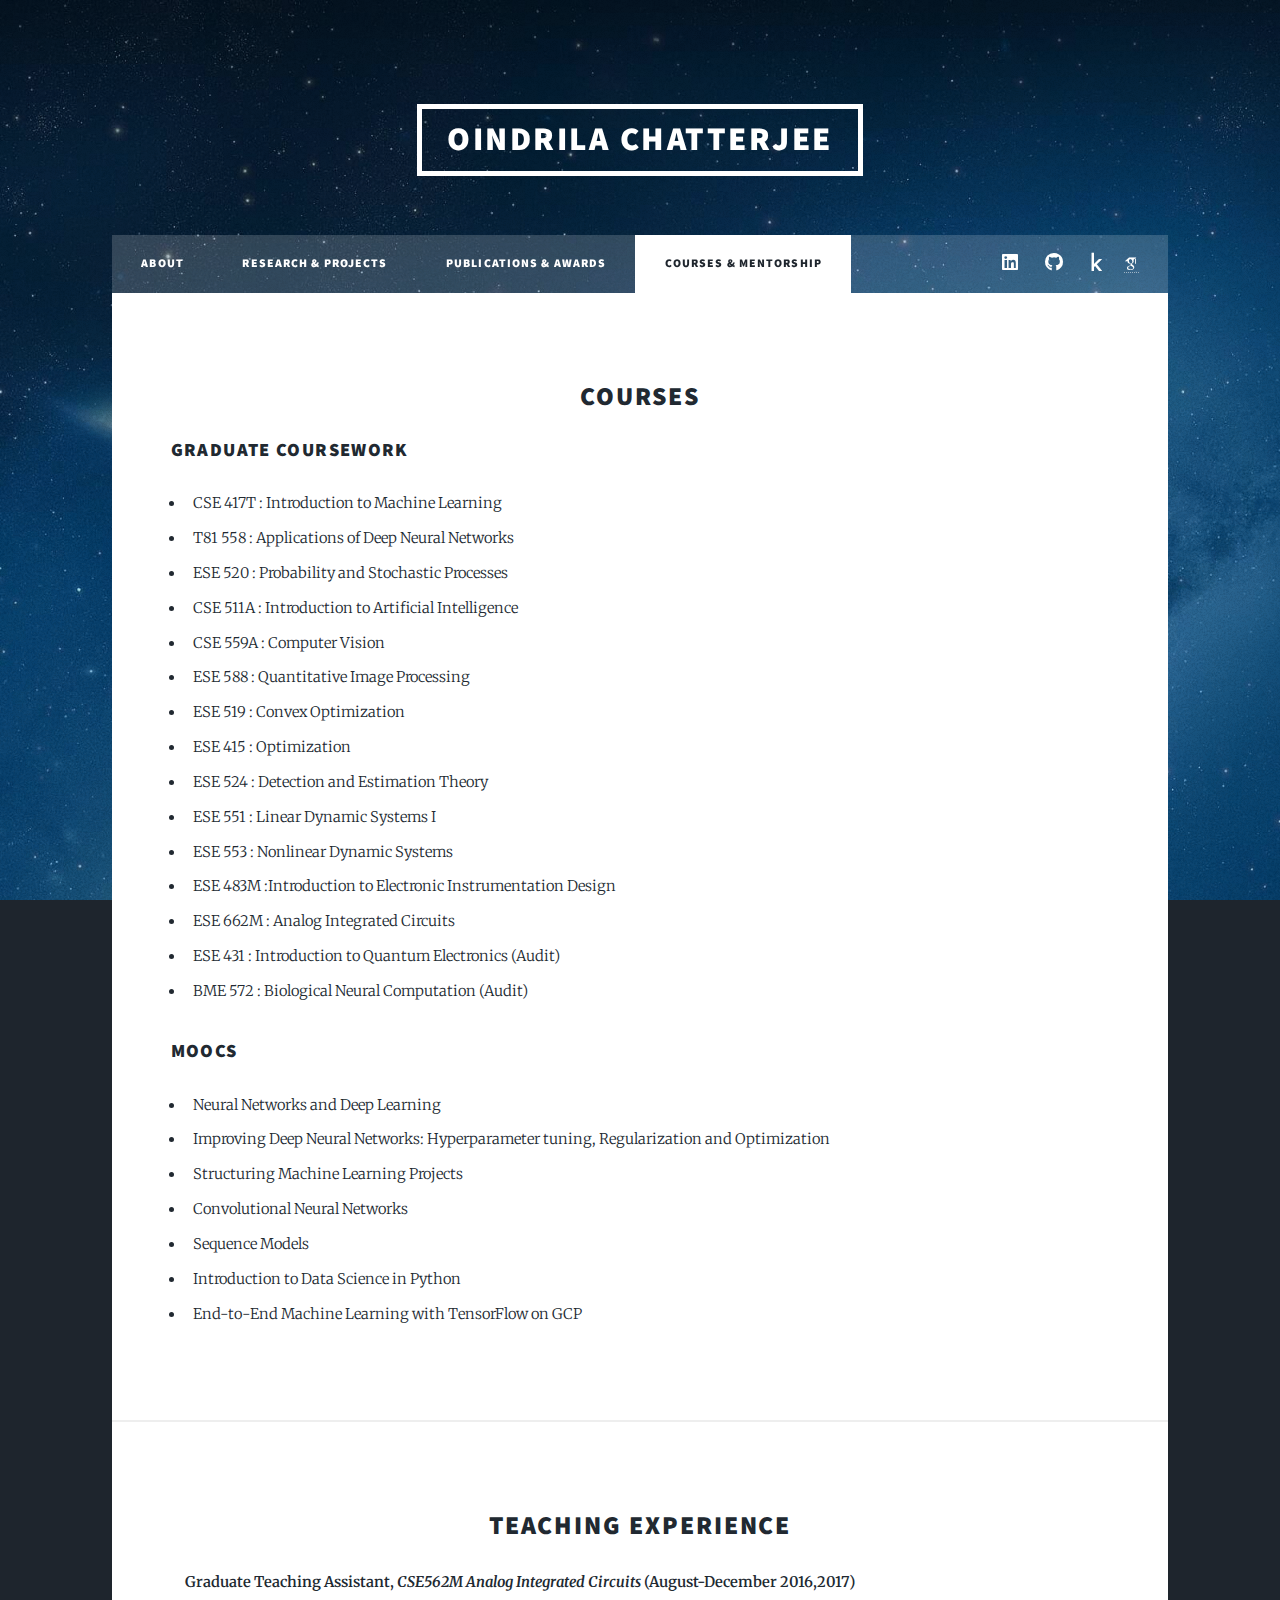
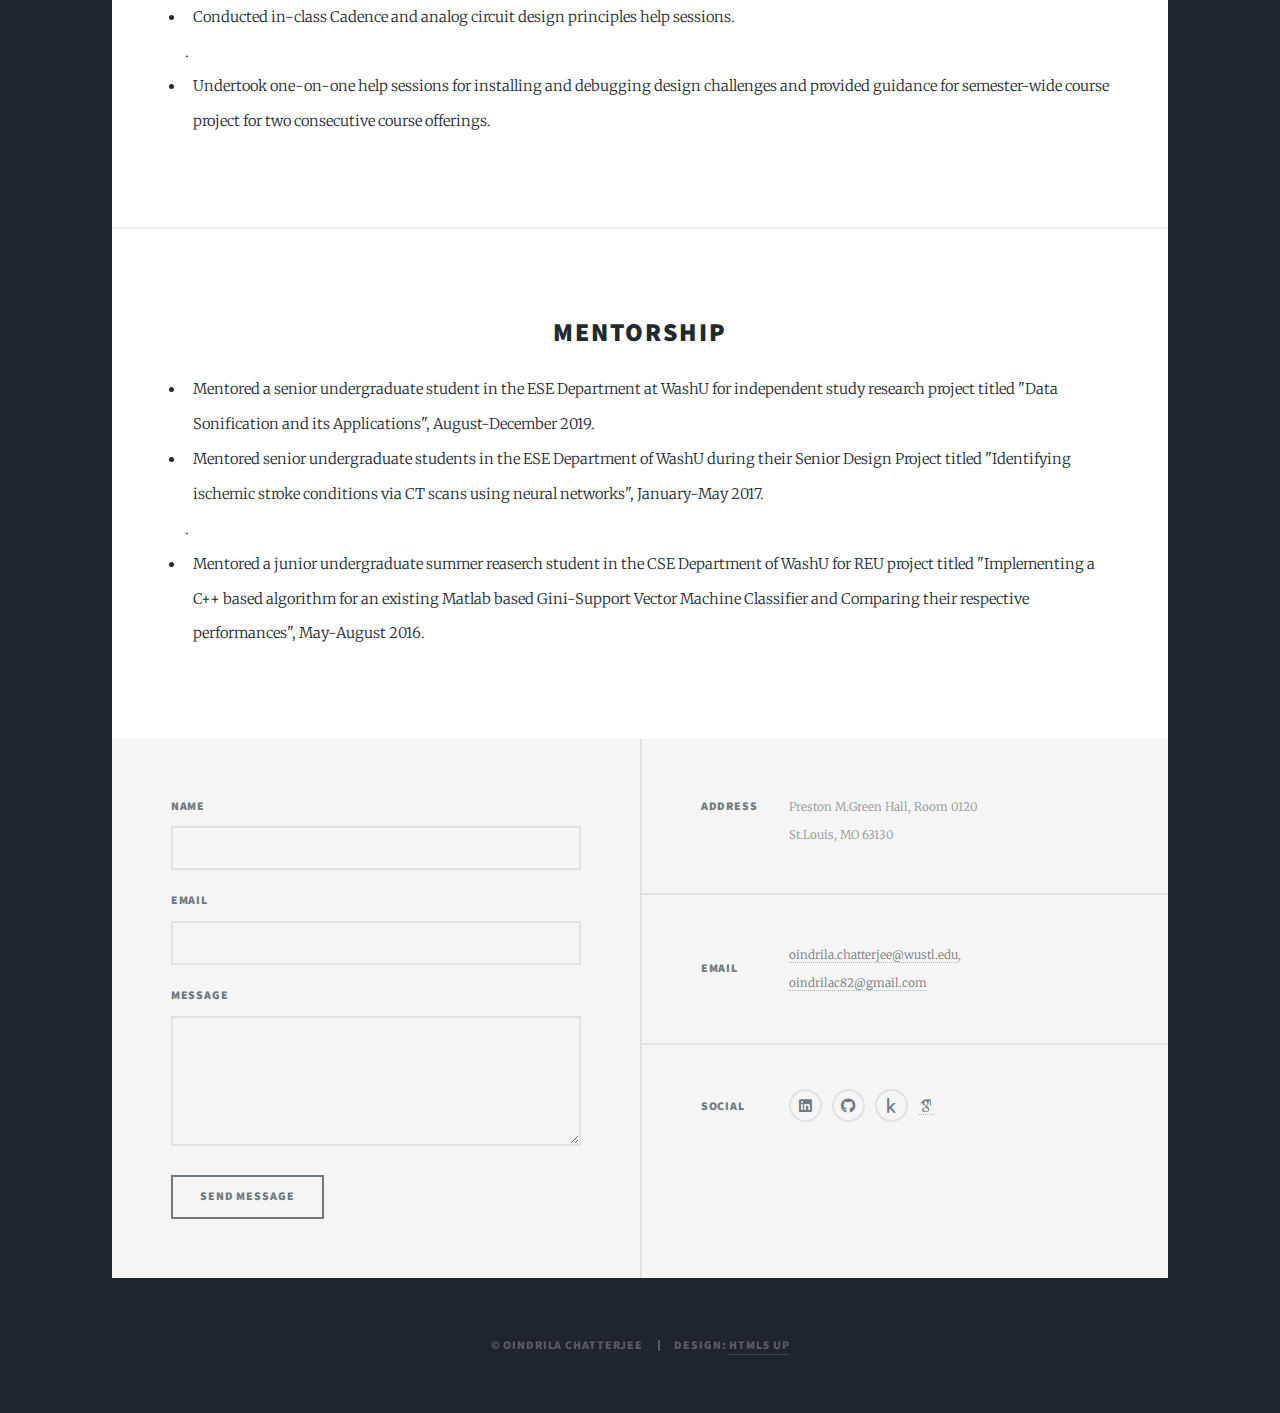
==== commit 3e8c4d26: "Update Courses & Mentorship.html" ====
--- a/Courses & Mentorship.html
+++ b/Courses & Mentorship.html
@@ -82,6 +82,36 @@
 												
 											</ul> 
 
+									 	</div>																		
+							</section>
+							<section class="post">
+
+								<!-- Text stuff -->
+								<h2><center>Teaching Experience</center></h2>
+										<div>
+										<ul>
+											<strong> Graduate Teaching Assistant, <i>CSE562M Analog Integrated Circuits</i> (August-December 2016,2017)</strong>
+											<li> Conducted in-class Cadence and analog circuit design principles help sessions.</li>.
+											<li>Undertook one-on-one help sessions for installing and debugging design challenges and provided guidance
+											for semester-wide course project for two consecutive course offerings.	</li>
+										</ul>
+									 	</div>
+										
+								
+							</section>
+							<section class="post">
+
+								<!-- Text stuff -->
+								<h2><center>Mentorship</center></h2>
+										<div>
+										<ul>
+											<li> Mentored a senior undergraduate student in the ESE Department at WashU for independent study research project titled "Data Sonification and its Applications", August-December 2019. 
+											<li> Mentored senior undergraduate students in the ESE Department of WashU during their Senior Design Project titled "Identifying ischemic stroke conditions via CT
+											scans using neural networks", January-May 2017. </li>.
+											<li>Mentored a junior undergraduate summer reaserch student in the CSE Department of WashU for REU project titled "Implementing a C++ based algorithm for an
+											existing Matlab based Gini-Support Vector Machine Classifier and Comparing their respective
+											performances", May-August 2016.	</li>
+										</ul>
 									 	</div>
 										
 								
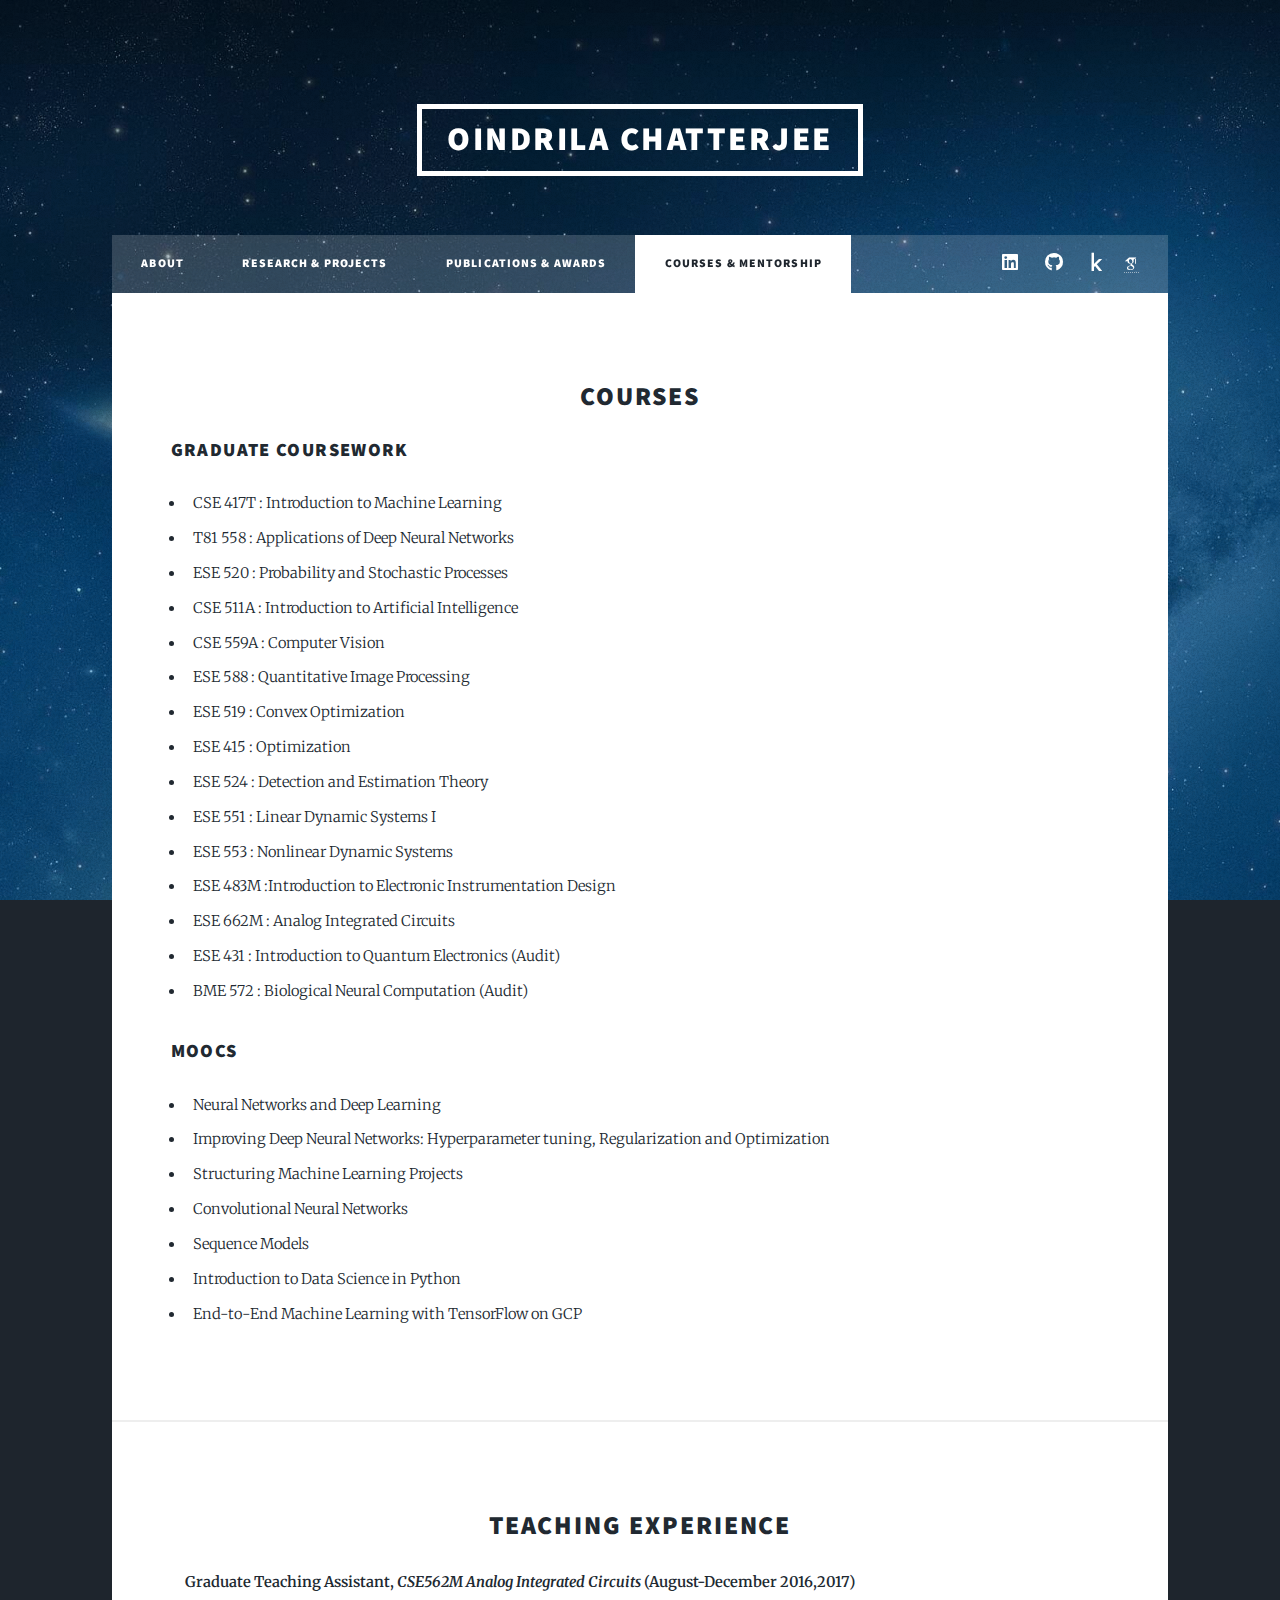
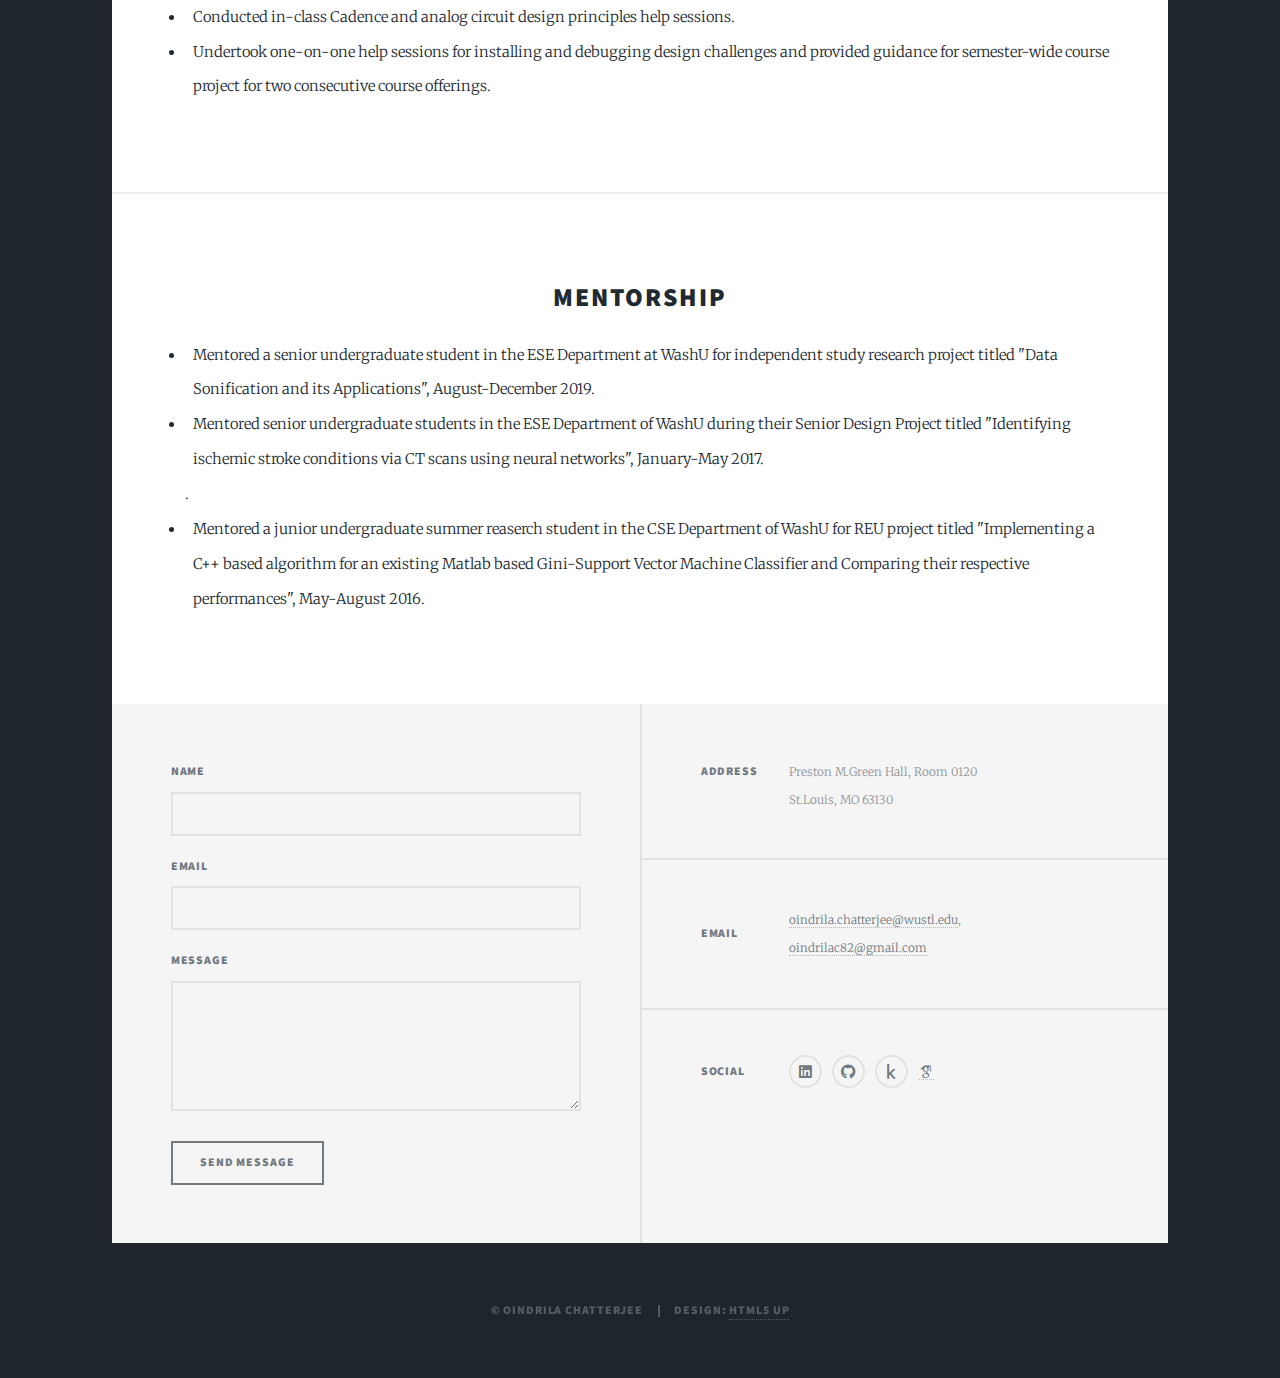
==== commit 866e1830: "Update Courses & Mentorship.html" ====
--- a/Courses & Mentorship.html
+++ b/Courses & Mentorship.html
@@ -91,7 +91,7 @@
 										<div>
 										<ul>
 											<strong> Graduate Teaching Assistant, <i>CSE562M Analog Integrated Circuits</i> (August-December 2016,2017)</strong>
-											<li> Conducted in-class Cadence and analog circuit design principles help sessions.</li>.
+											<li> Conducted in-class Cadence and analog circuit design principles help sessions.</li>
 											<li>Undertook one-on-one help sessions for installing and debugging design challenges and provided guidance
 											for semester-wide course project for two consecutive course offerings.	</li>
 										</ul>
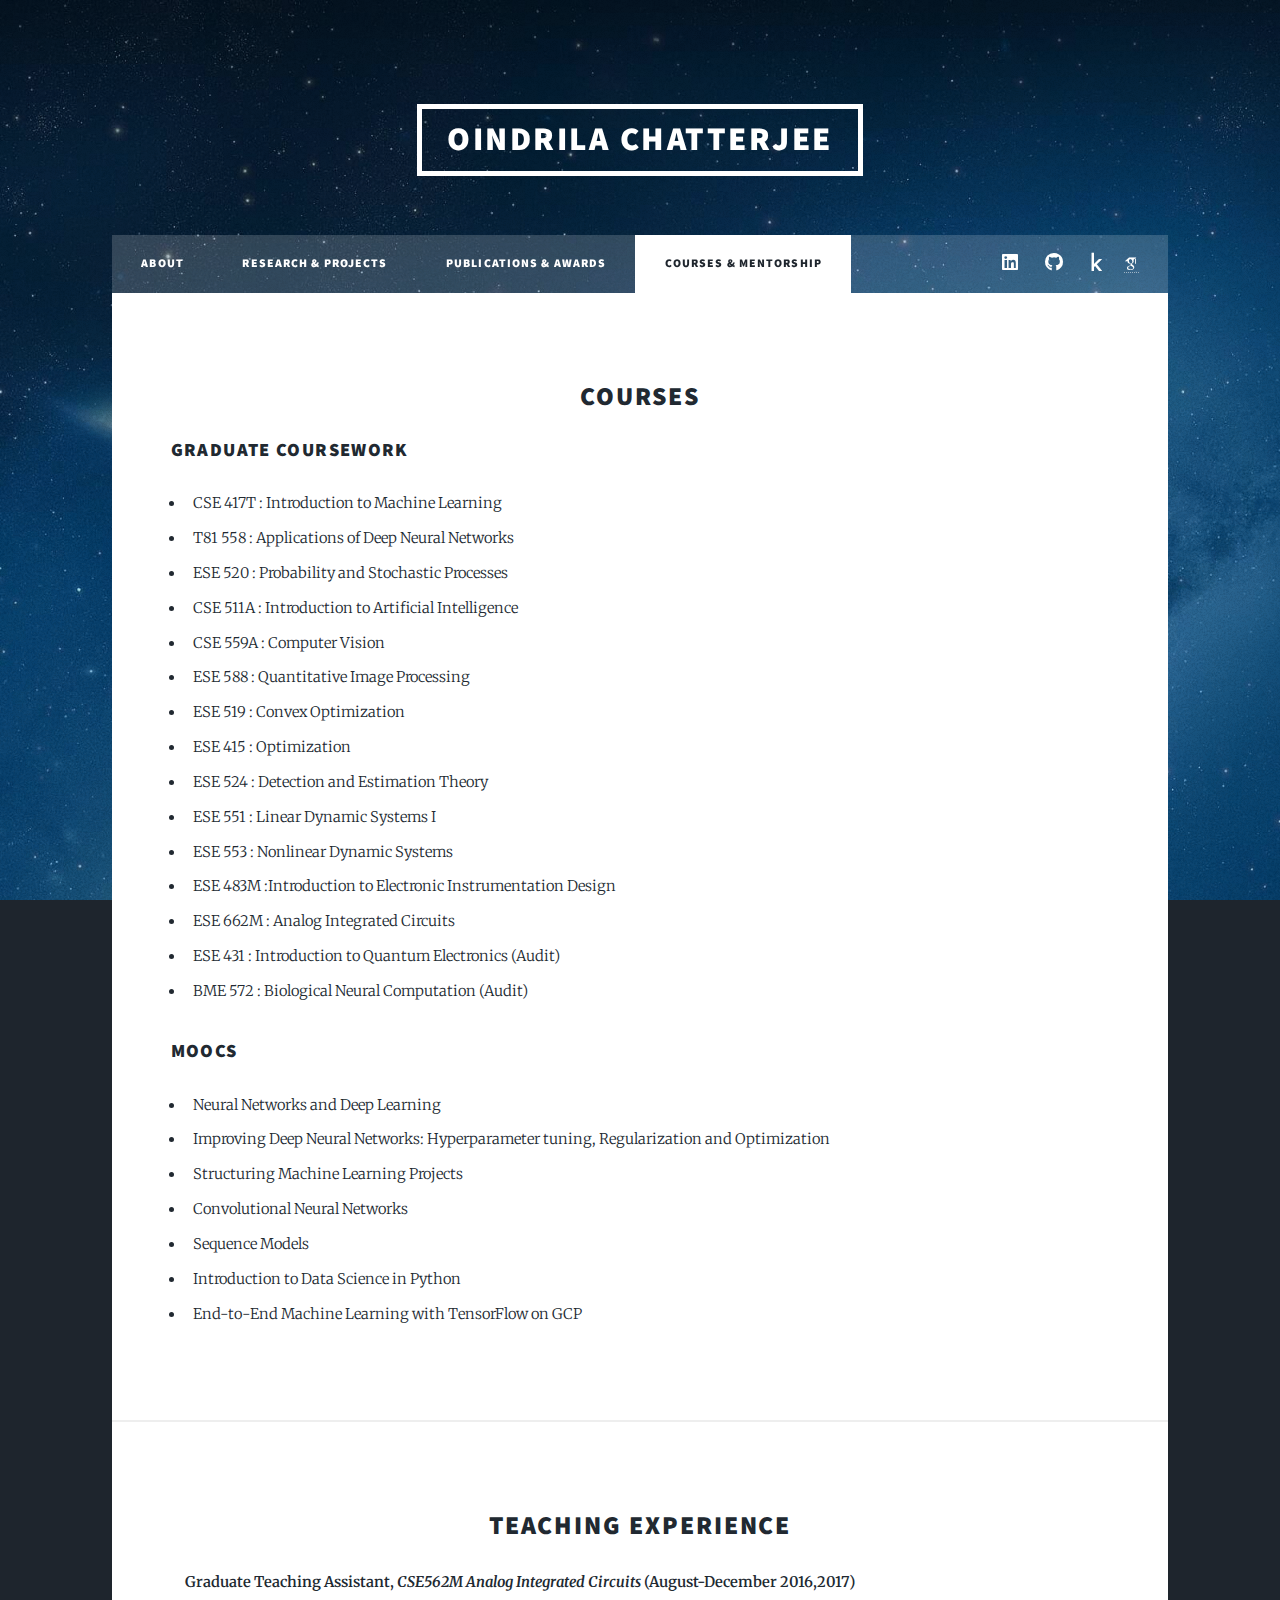
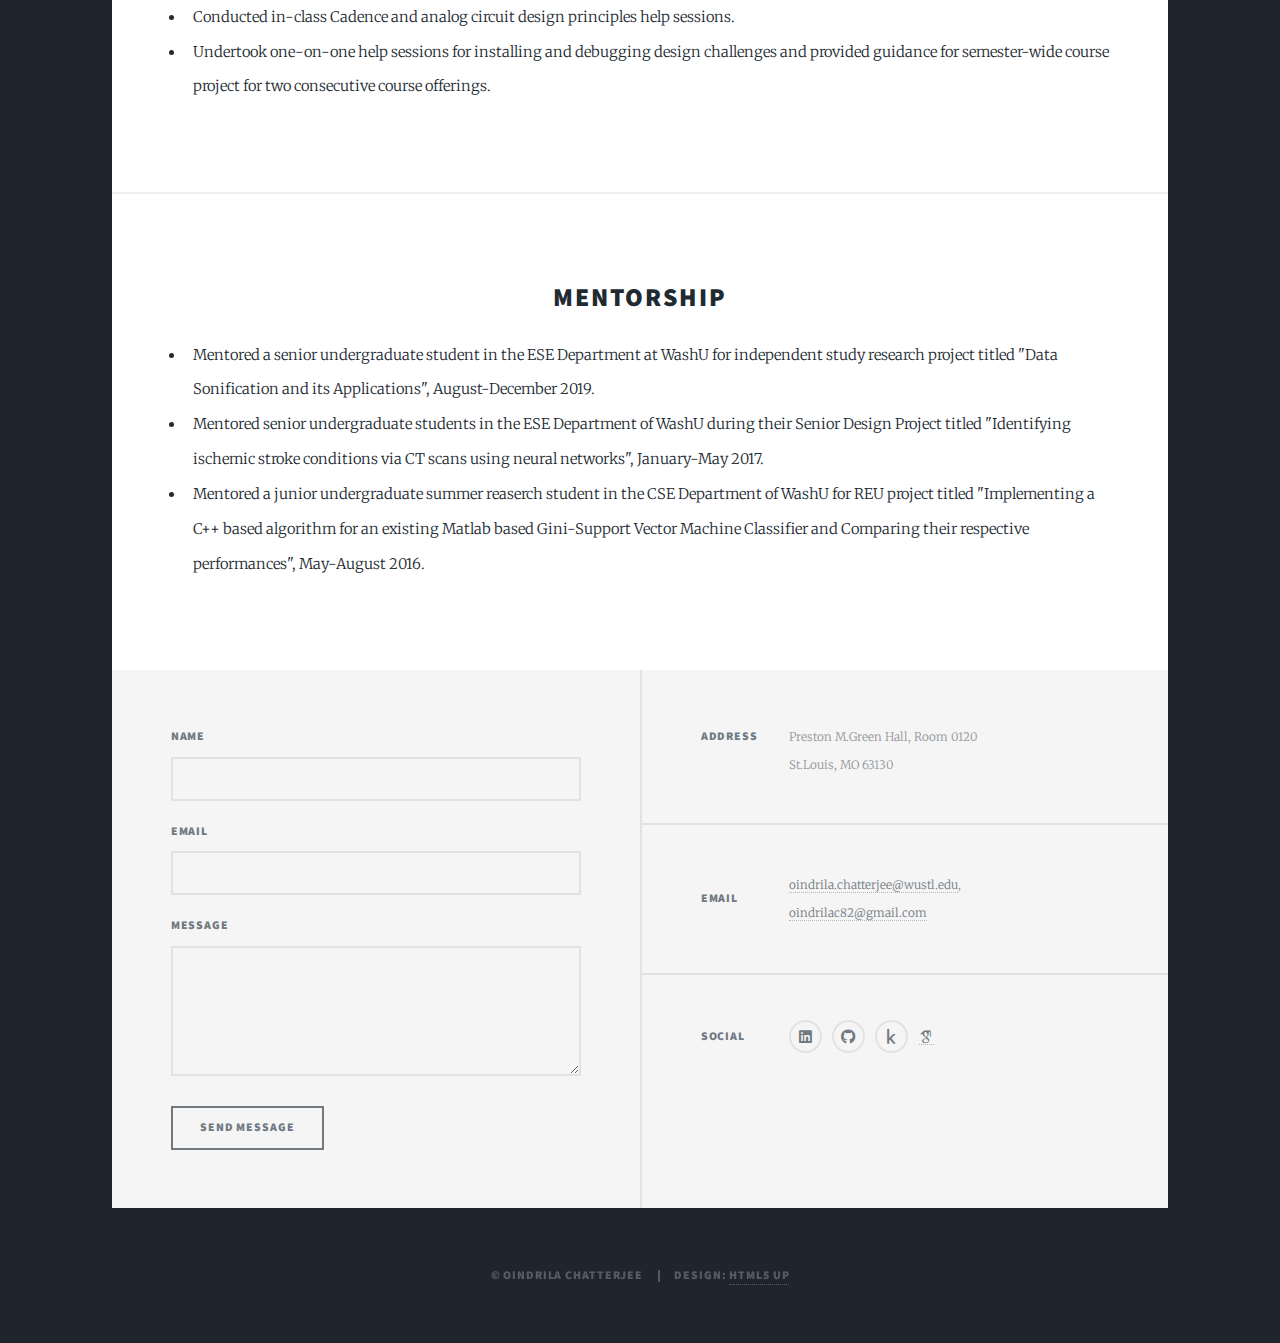
==== commit 88ea13fc: "Update Courses & Mentorship.html" ====
--- a/Courses & Mentorship.html
+++ b/Courses & Mentorship.html
@@ -105,9 +105,9 @@
 								<h2><center>Mentorship</center></h2>
 										<div>
 										<ul>
-											<li> Mentored a senior undergraduate student in the ESE Department at WashU for independent study research project titled "Data Sonification and its Applications", August-December 2019. 
+											<li> Mentored a senior undergraduate student in the ESE Department at WashU for independent study research project titled "Data Sonification and its Applications", August-December 2019.</li> 
 											<li> Mentored senior undergraduate students in the ESE Department of WashU during their Senior Design Project titled "Identifying ischemic stroke conditions via CT
-											scans using neural networks", January-May 2017. </li>.
+											scans using neural networks", January-May 2017. </li>
 											<li>Mentored a junior undergraduate summer reaserch student in the CSE Department of WashU for REU project titled "Implementing a C++ based algorithm for an
 											existing Matlab based Gini-Support Vector Machine Classifier and Comparing their respective
 											performances", May-August 2016.	</li>
